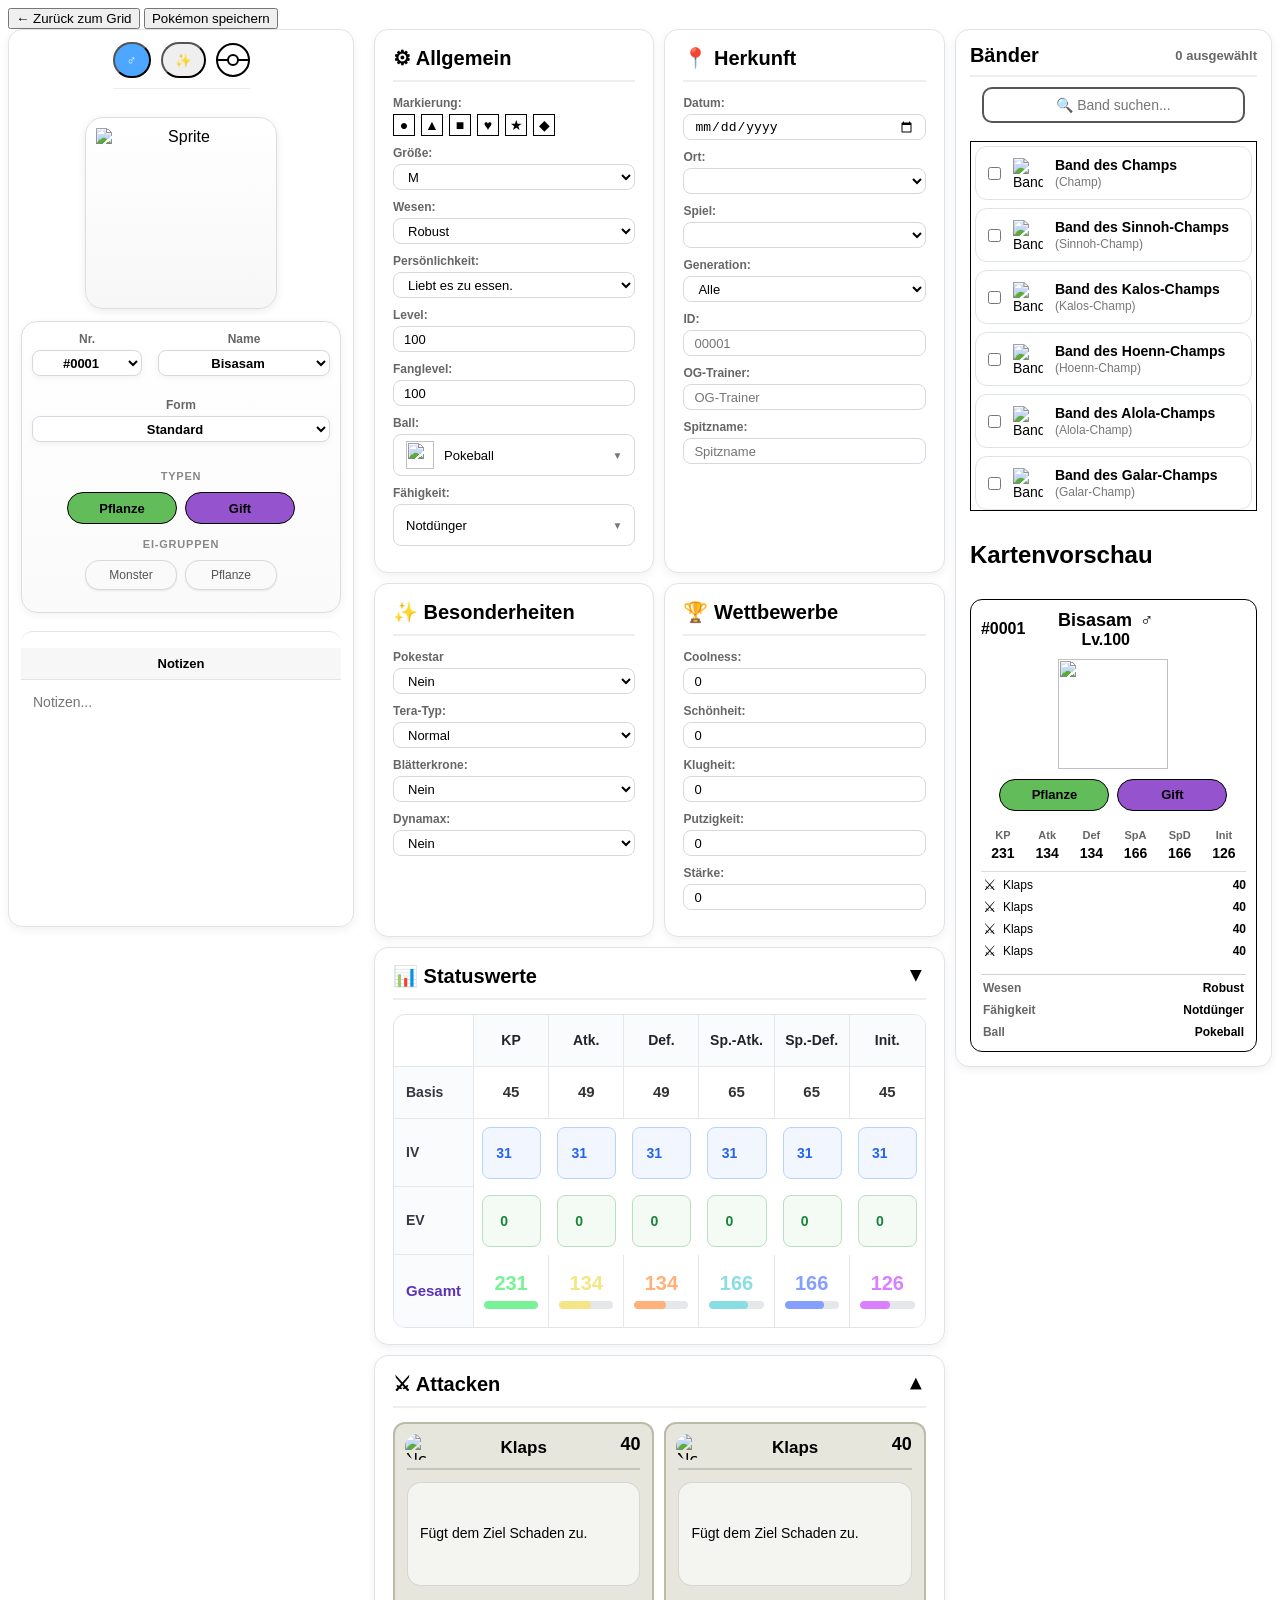
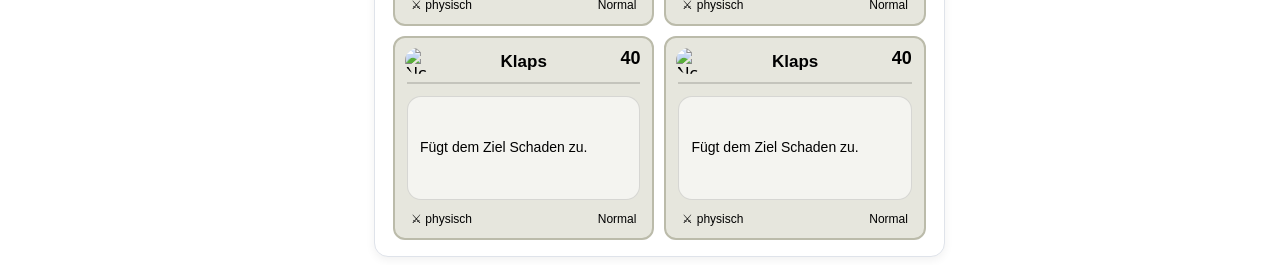
==== Pokemon_rm_karteneditor.html @ 08d3e7dc "Add files via upload" ====
<!DOCTYPE html>
<html lang="de">
<head>

	<link rel="stylesheet" href="style_editor.css">
	<link rel="stylesheet" href="types.css">

	<meta charset="UTF-8">
	<title>Pokémon Tabelle</title>

</head>

<body>

	<button onclick="window.location.href='index.html'">← Zurück zum Grid</button>
	
	<button onclick="savePokemon()">Pokémon speichern</button>

	<div class="wrapper">

			<!-- Linke Seite, Feste Stats -->
			<div class="pokemon-panel">
			
					<div class="sprite-wrapper">

						<div class="sprite-controls">

							<div id="genderContainer"></div>

							<button id="shinyBtn" class="toggle-btn">✨</button>
							
							<button id="caughtBtn" class="toggle-btn compact-caught-btn">

								<span class="pokeball">
									<span class="pokeball-center"></span>
								</span>

							</button>

						</div>

						<div class="sprite-frame">

							<img id="spriteImg" src="" alt="Sprite">
							
						</div>
						
						<!-- Choose Form -->
						
						<div class="pokemon-profile">

							<div class="pokemon-select-grid">

								<div class="field">

									<label>Nr.</label>

									<select id="nummerSelect"
											class="number-select">
									</select>

								</div>

								<div class="field">

									<label>Name</label>

									<select id="nameSelect"
											class="name-select">
									</select>

								</div>

								<div class="field field-full">

									<label>Form</label>

									<select id="form"
											class="form-select">
									</select>

								</div>

							</div>

							<div class="profile-section">

								<div class="profile-title">
									Typen
								</div>

								<div class="type-container">
									<div id="typ1" class="type-slot"></div>
									<div id="typ2" class="type-slot"></div>
								</div>

							</div>

							<div class="profile-section">

								<div class="profile-title">
									Ei-Gruppen
								</div>

								<div class="egg-container">
									<div id="egg1" class="egg-chip"></div>
									<div id="egg2" class="egg-chip"></div>
								</div>

							</div>

						</div>

						<!-- Notizen -->

						<div class="notes-card">

							<div class="notes-header">
								Notizen
							</div>

							<textarea
								class="notes-area"
								placeholder="Notizen..."
							></textarea>

						</div>

					</div>
			</div>

		<!-- Mittlere Seite -->
		
		<div class="editor-panel">
			<section class="editor-group">
				<h2>⚙ Allgemein</h2>

				<div class="field">
					<label>Markierung:</label>
					<div id="markContainer" class="mark-row"></div>
				</div>
				
				<div class="field">
					<label>Größe:</label>
					<select id="height"></select>
				</div>
				
				<div class="field">
					<label>Wesen:</label>
					<select id="wesen"></select>
				</div>
				
				<div class="field">
					<label>Persönlichkeit:</label>
					<select id="personality"></select>
				</div>
				
				<div class="field">
					<label>Level:</label>
					<input
						id="levelInput"
						type="number"
						class="level-input"
						min="1"
						max="100"
						value="100"
					>
				</div>
				
				<div class="field">
					<label>Fanglevel:</label>
					<input
						id="catchlevelInput"
						type="number"
						class="level-input"
						min="1"
						max="100"
						value="100"
					>
				</div>
				
				<div class="field">
					<label>Ball:</label>

					<div class="pokeball-dropdown" id="pokeballDropdown">

						<button
							type="button"
							class="pokeball-selected"
							id="pokeballSelected"
						>
							<img
								id="pokeballSelectedImage"
								src="https://raw.githubusercontent.com/PokeAPI/sprites/master/sprites/items/poke-ball.png"
								alt=""
							>
							<span id="pokeballSelectedName">Pokeball</span>
							<span class="pokeball-arrow">▼</span>
						</button>

						<div
							class="pokeball-options"
							id="pokeballOptions"
						></div>

					</div>

					<!-- Bestehendes Feld bleibt für die Speicherung erhalten -->
					<select id="pokeball" hidden></select>
				</div>
				
				<div class="field">
					<label>Fähigkeit:</label>

					<div class="ability-dropdown" id="abilityDropdown">

						<button
							type="button"
							class="ability-selected"
							id="abilitySelected"
						>
							<span id="abilitySelectedName">
								Fähigkeit auswählen
							</span>

							<span class="ability-arrow">▼</span>
						</button>

						<div
							class="ability-options"
							id="abilityOptions"
						></div>

					</div>

					<!-- Unsichtbares Select für bestehende Speicher-/Edit-Logik -->
					<select id="ability" hidden></select>

				</div>
				
			</section>
			
			<section class="editor-group">

				<h2>📍 Herkunft</h2>
				
				<div class="field">
					<label>Datum:</label>
					<input type="date" id="date">
				</div>
				<div class="field">
					<label>Ort:</label>
					<select id="location"></select>
				</div>
				
				<div class="field">
					<label>Spiel:</label>
					<select id="game"></select>
				</div>
				<div class="field">
					<label>Generation:</label>
					<select id="generation">
						<option value="">Alle</option>
						<option>1</option>
						<option>2</option>
						<option>3</option>
						<option>4</option>
						<option>5</option>
						<option>6</option>
						<option>7</option>
						<option>8</option>
						<option>9</option>
					</select>
				</div>
				
				<div class="field">
					<label>ID:</label>
					<input
						type="text"
						id="trainerID"
						maxlength="6"
						pattern="[0-9]{5,6}"
						placeholder="00001"
					>
				</div>
				<div class="field">
					<label>OG-Trainer:</label>
					<input
					type="text"
					id="trainer"
					maxlength="12"
					placeholder="OG-Trainer"
					>
				</div>
				
				<div class="field">
					<label>Spitzname:</label>
					<input
					type="text"
					id="nickname"
					maxlength="12"
					placeholder="Spitzname"
					>
				</div>
			</section>
			
			<section class="editor-group">

				<h2>✨ Besonderheiten</h2>

				<div class="field">
					 <label>Pokestar</label>
						<select id="pokestar">
							<option value="Nein" selected>Nein</option>
							<option value="Ja">Ja</option>
						</select>
				</div>

				<div class="field">
					<label>Tera-Typ:</label>
					<select id="teratype">
						<option>Normal</option>
						<option>Feuer</option>
						<option>Wasser</option>
						<option>Pflanze</option>
						<option>Elektro</option>
						<option>Eis</option>
						<option>Kampf</option>
						<option>Gift</option>
						<option>Boden</option>
						<option>Flug</option>
						<option>Psycho</option>
						<option>Käfer</option>
						<option>Gestein</option>
						<option>Geist</option>
						<option>Drache</option>
						<option>Unlicht</option>
						<option>Stahl</option>
						<option>Fee</option>
						<option>Stellar</option>
					</select>
				</div>
				
				<div class="field">
					<label>Blätterkrone:</label>
					<select id="shinycrown">
						<option>Nein</option>
						<option>Ja</option>
					</select>
				</div>

				<div class="field">
					<label>Dynamax:</label>
						<select id="dynamax">
							<option>Nein</option>
							<option>Dynamax</option>
							<option>Gigadynamax</option>
						</select>
				</div>
				
			</section>
			
			<section class="editor-group">

				<h2>🏆 Wettbewerbe</h2>
				
				
				<div class="field">
					<label>Coolness:</label>
					<input id="cool" type="number" class="coolness-input" min="0" max="255" value="0">
				</div>

				<div class="field">
					<label>Schönheit:</label>
					<input id="beauty" type="number" class="schönheit-input" min="0" max="255" value="0">
				</div>

				<div class="field">
					<label>Klugheit:</label>
					<input id="smart" type="number" class="klugheit-input" min="0" max="255" value="0">
				</div>

				<div class="field">
					<label>Putzigkeit:</label>
					<input id="cute" type="number" class="putzigkeit-input" min="0" max="255" value="0">
				</div>

				<div class="field">
					<label>Stärke:</label>
					<input id="tough" type="number" class="stärke-input" min="0" max="255" value="0">
				</div>
				
			</section>

			<section class="editor-group stats">

				<h2 class="group-toggle">
					<span>📊 Statuswerte</span>
					<span class="toggle-arrow">▲</span>
				</h2>

				<div class="group-content">

					<div class="stats-grid">

						<!-- Kopfzeile -->
						<div class="cell stats-empty"></div>

						<div class="cell stats-header">KP</div>
						<div class="cell stats-header">Atk.</div>
						<div class="cell stats-header">Def.</div>
						<div class="cell stats-header">Sp.-Atk.</div>
						<div class="cell stats-header">Sp.-Def.</div>
						<div class="cell stats-header">Init.</div>


						<!-- Basis -->
						<div class="cell stats-label">Basis</div>

						<div class="cell stat-base" id="hpbase">107</div>
						<div class="cell stat-base" id="atkbase">139</div>
						<div class="cell stat-base" id="defbase">139</div>
						<div class="cell stat-base" id="spatkbase">53</div>
						<div class="cell stat-base" id="spdefbase">53</div>
						<div class="cell stat-base" id="initbase">139</div>


						<!-- IV -->
						<div class="cell stats-label">IV</div>

						<input
							class="cell iv-input"
							type="number"
							min="0"
							max="31"
							value="31"
						>

						<input
							class="cell iv-input"
							type="number"
							min="0"
							max="31"
							value="31"
						>

						<input
							class="cell iv-input"
							type="number"
							min="0"
							max="31"
							value="31"
						>

						<input
							class="cell iv-input"
							type="number"
							min="0"
							max="31"
							value="31"
						>

						<input
							class="cell iv-input"
							type="number"
							min="0"
							max="31"
							value="31"
						>

						<input
							class="cell iv-input"
							type="number"
							min="0"
							max="31"
							value="31"
						>


						<!-- EV -->
						<div class="cell stats-label">EV</div>

						<input
							class="cell ev-input"
							type="number"
							min="0"
							max="252"
							value="0"
						>

						<input
							class="cell ev-input"
							type="number"
							min="0"
							max="252"
							value="0"
						>

						<input
							class="cell ev-input"
							type="number"
							min="0"
							max="252"
							value="0"
						>

						<input
							class="cell ev-input"
							type="number"
							min="0"
							max="252"
							value="0"
						>

						<input
							class="cell ev-input"
							type="number"
							min="0"
							max="252"
							value="0"
						>

						<input
							class="cell ev-input"
							type="number"
							min="0"
							max="252"
							value="0"
						>


						<!-- Gesamt -->
						<div class="cell stats-label total-label">Gesamt</div>

						<div class="cell total-cell stat-hp" id="total-hp">
							<span class="total-value">0</span>
							<div class="stat-bar">
								<div class="stat-bar-fill"></div>
							</div>
						</div>

						<div class="cell total-cell stat-atk" id="total-atk">
							<span class="total-value">0</span>
							<div class="stat-bar">
								<div class="stat-bar-fill"></div>
							</div>
						</div>

						<div class="cell total-cell stat-def" id="total-def">
							<span class="total-value">0</span>
							<div class="stat-bar">
								<div class="stat-bar-fill"></div>
							</div>
						</div>

						<div class="cell total-cell stat-spatk" id="total-spatk">
							<span class="total-value">0</span>
							<div class="stat-bar">
								<div class="stat-bar-fill"></div>
							</div>
						</div>

						<div class="cell total-cell stat-spdef" id="total-spdef">
							<span class="total-value">0</span>
							<div class="stat-bar">
								<div class="stat-bar-fill"></div>
							</div>
						</div>

						<div class="cell total-cell stat-init" id="total-init">
							<span class="total-value">0</span>
							<div class="stat-bar">
								<div class="stat-bar-fill"></div>
							</div>
						</div>

					</div>
				
				</div>
				
			</section>

			<section class="editor-group attacks">

				<h2 class="group-toggle">
					<span>⚔ Attacken</span>
					<span class="toggle-arrow">▼</span>
				</h2>
				
				<div class="group-content">
				
					<div class="attack-grid">
						<div class="attack-slot"></div>
						<div class="attack-slot"></div>
						<div class="attack-slot"></div>
						<div class="attack-slot"></div>
					</div>
					
				</div>
				
			</section>
			
		</div>
		
		<!-- Rechte Seite -->
		<div class="ribbon-panel">
			<div class="ribbon-header">

				<div class="ribbon-title">
					Bänder
				</div>

				<div id="bandCounter" class="ribbon-counter">
					0 / 0
				</div>

			</div>
			
			<input
				id="ribbonSearch"
				class="search-input"
				type="text"
				placeholder="🔍 Band suchen..."
			>

			<div id="bandContainer" class="band-container"></div>
				
				<h2>Kartenvorschau</h2>
				<div id="previewCard"></div>

		</div>

	</div>
	
	<script src="pokemon-data.js"></script>
	<script src="game-data.js"></script>
	<script src="attack-data.js"></script>
	<script src="ribbon-data.js"></script>
	<script src="ability-data.js"></script>
	<script src="editor-data.js"></script>
	<script src="cardRenderer.js"></script>
	
	<script src="pokemon-transfer-data.js"></script>

	<script>
	
	// =========================
	// START SCRIPTE
	// =========================
	
		const UI = {

			setStats(formData) {
				DOM.hp.textContent = formData.stats.kp;
				DOM.atk.textContent = formData.stats.angriff;
				DOM.def.textContent = formData.stats.verteidigung;
				DOM.spatk.textContent = formData.stats.spezialAngriff;
				DOM.spdef.textContent = formData.stats.spezialVerteidigung;
				DOM.init.textContent = formData.stats.initiative;
			},

			setTypes(formData) {
				DOM.typ1.textContent = formData.typen[0] || "";
				DOM.typ2.textContent = formData.typen[1] || "";
			},

			setEggGroups(formData) {

				DOM.ei1.textContent = formData.eiergruppen[0] || "";
				DOM.ei2.textContent = formData.eiergruppen[1] || "";

				DOM.ei1.style.display =
					formData.eiergruppen[0] ? "flex" : "none";

				DOM.ei2.style.display =
					formData.eiergruppen[1] ? "flex" : "none";

			},

			setSprite(pokemon, formName) {
				setSpriteWithFallback(pokemon, formName);
			},

			setAbilities(formData) {

				const key = getAbilitiesKey(formData);

				if (uiCache.abilitiesKey === key) return;
				uiCache.abilitiesKey = key;


				const abilitySelect = DOM.ability;

				const dropdown =
					document.getElementById("abilityDropdown");

				const selected =
					document.getElementById("abilitySelected");

				const selectedName =
					document.getElementById("abilitySelectedName");

				const optionsContainer =
					document.getElementById("abilityOptions");


				if (
					!abilitySelect ||
					!dropdown ||
					!selected ||
					!selectedName ||
					!optionsContainer
				) {
					return;
				}


				// =========================
				// Fähigkeiten ermitteln
				// =========================

				abilitySelect.innerHTML = "";
				optionsContainer.innerHTML = "";

				if (!formData) {

					selectedName.textContent =
						"Fähigkeit auswählen";

					return;
				}


				let abilities = [];


				if (Array.isArray(formData.faehigkeiten)) {

					abilities = formData.faehigkeiten;

				} else {

					if (formData.faehigkeiten?.normal) {
						abilities.push(
							...formData.faehigkeiten.normal
						);
					}

					if (formData.faehigkeiten?.hidden) {
						abilities.push(
							formData.faehigkeiten.hidden
						);
					}

					if (formData.faehigkeiten?.versteckt) {
						abilities.push(
							formData.faehigkeiten.versteckt
						);
					}

				}


				// Doppelte Einträge entfernen
				abilities = [
					...new Set(
						abilities.filter(Boolean)
					)
				];


				// =========================
				// Verstecktes Select
				// =========================

				abilities.forEach(ability => {

					const option =
						document.createElement("option");

					option.value = ability;
					option.textContent = ability;

					abilitySelect.appendChild(option);

				});


				// =========================
				// Sichtbares Dropdown
				// =========================

				abilities.forEach(ability => {

					const option =
						document.createElement("button");

					option.type = "button";

					option.className =
						"ability-option";

					option.dataset.value =
						ability;


					const description =
						abilityDescriptions[ability] || "";


					option.innerHTML = `

						<div class="ability-option-name">
							${ability}
						</div>

						${
							description
								? `
									<div class="ability-option-description">
										${description}
									</div>
								`
								: ""
						}

					`;

					optionsContainer.appendChild(option);

				});
				
				optionsContainer.onclick = event => {

					const option =
						event.target.closest(".ability-option");

					if (!option) return;

					event.stopPropagation();

					const ability =
						option.dataset.value;

					abilitySelect.value = ability;

					selectedName.textContent =
						ability;

					updateAbilityDropdown();

					dropdown.classList.remove("open");

					requestPreviewUpdate();

				};


				// Aktuellen Wert anzeigen
				updateAbilityDropdown();


				// =========================
				// Öffnen / Schließen
				// =========================

				selected.onclick = event => {

					event.stopPropagation();

					dropdown.classList.toggle("open");

				};


				// =========================
				// Klick außerhalb
				// =========================

				if (!dropdown.dataset.listenerAttached) {

					document.addEventListener("click", event => {

						if (!dropdown.contains(event.target)) {

							dropdown.classList.remove("open");

						}

					});

					dropdown.dataset.listenerAttached = "true";

				}

			},

			setGender(formData) {
				const key = getGenderKey(formData);

				if (uiCache.genderKey === key) return;
				uiCache.genderKey = key;

				const select = DOM.geschlecht;
				select.innerHTML = "";

				if (!formData) return;

				const g = formData.geschlecht;

				if (Array.isArray(g)) {
					g.forEach(val => {
						const opt = document.createElement("option");
						opt.value = val;
						opt.textContent = val;
						select.appendChild(opt);
					});

				} else if (g === null) {
					const opt = document.createElement("option");
					opt.value = "Geschlechtslos";
					opt.textContent = "Geschlechtslos";
					select.appendChild(opt);

				} else {
					Object.keys(g).forEach(val => {
						const opt = document.createElement("option");
						opt.value = val;
						opt.textContent = val;
						select.appendChild(opt);
					});
				}
			}
		};

		const uiCache = {
			pokemonIndex: null,
			formName: null,
			abilitiesKey: null,
			genderKey: null
		};

		const state = {
			pokemonIndex: 0,
			formName: null
		};

		function setState(newState) {
			Object.assign(state, newState);
		}

	</script>

	<script>
		function render() {

			const pokemon = getCurrentBasePokemon();

			if (!pokemon) return;

			const formName =
				state.formName ||
				Object.keys(pokemon.forms)[0];

			const formData = pokemon.forms[formName];
			if (!formData) return;
			
			setType("typ1", formData.typen?.[0]);
			setType("typ2", formData.typen?.[1]);

			// SPRITE + BASIC UPDATE nur bei Pokémonwechsel
		if (
			uiCache.pokemonIndex !== state.pokemonIndex ||
			uiCache.formName !== formName
		) {

			updateForms(pokemon);

			nummerSelect.value = pokemon.nummer;
			nameSelect.value = pokemon.nummer;

			uiCache.pokemonIndex = state.pokemonIndex;
		}

			// FORM synchronisieren
			if (uiCache.formName !== formName) {
				DOM.form.value = formName;
				uiCache.formName = formName;
			}

			// =========================
			// FORM-ABHÄNGIGE UI
			// =========================

			UI.setTypes(formData);
			UI.setEggGroups(formData);
			UI.setStats(formData);
			UI.setAbilities(formData);
			UI.setSprite(pokemon, formName);

			renderGenderButtons(formData);

			calculateTotalStats();
			requestPreviewUpdate();
		}



		function getAbilitiesKey(formData) {
			if (!formData) return "";

			if (Array.isArray(formData.faehigkeiten)) {
				return formData.faehigkeiten.join("|");
			}

			return [
				...(formData.faehigkeiten?.normal || []),
				formData.faehigkeiten?.hidden || "",
				formData.faehigkeiten?.versteckt || ""
			].join("|");
		}

		function getGenderKey(formData) {
			if (!formData?.geschlecht) return "none";

			if (Array.isArray(formData.geschlecht)) {
				return "arr:" + formData.geschlecht.join("|");
			}

			return "obj:" + Object.keys(formData.geschlecht).join("|");
		}

	</script>

	<script>

		const DOM = {
			// === Stats ===
			hp: document.getElementById("hpbase"),
			atk: document.getElementById("atkbase"),
			def: document.getElementById("defbase"),
			spatk: document.getElementById("spatkbase"),
			spdef: document.getElementById("spdefbase"),
			init: document.getElementById("initbase"),

			totalHp: document.getElementById("total-hp"),
			totalAtk: document.getElementById("total-atk"),
			totalDef: document.getElementById("total-def"),
			totalSpatk: document.getElementById("total-spatk"),
			totalSpdef: document.getElementById("total-spdef"),
			totalInit: document.getElementById("total-init"),

			// === Hauptanzeige ===
			sprite: document.getElementById("spriteImg"),
			form: document.getElementById("form"),

			// === Pokémon Auswahl ===
			nummerSelect: document.getElementById("nummerSelect"),
			nameSelect: document.getElementById("nameSelect"),

			// === Basisdaten ===
			typ1: document.getElementById("typ1"),
			typ2: document.getElementById("typ2"),
			ei1: document.getElementById("egg1"),
			ei2: document.getElementById("egg2"),

			trainer: document.getElementById("trainer"),
			nickname: document.getElementById("nickname"),

			// === UI Container ===
			bandContainer: document.getElementById("bandContainer"),
			markContainer: document.getElementById("markContainer"),

			// === Inputs ===
			trainerID: document.getElementById("trainerID"),
			level: document.getElementById("levelInput"),
			catchlevel: document.getElementById("catchlevelInput"),
			height: document.getElementById("height"),
			wesen: document.getElementById("wesen"),
			teratype: document.getElementById("teratype"),
			dynamax: document.getElementById("dynamax"),
			pokestar: document.getElementById("pokestar"),
			shinycrown: document.getElementById("shinycrown"),
			location: document.getElementById("location"),
			game: document.getElementById("game"),
			generation: document.getElementById("generation"),

			genderContainer: document.getElementById("genderContainer"),

			personality: document.getElementById("personality"),
			pokeball: document.getElementById("pokeball"),
			ability: document.getElementById("ability"),

			cool: document.getElementById("cool"),
			beauty: document.getElementById("beauty"),
			smart: document.getElementById("smart"),
			cute: document.getElementById("cute"),
			tough: document.getElementById("tough"),
			
			// === Other things ===
			date: document.getElementById("date"),
			notes: document.querySelector(".notes-area"),

			shinyBtn: document.getElementById("shinyBtn"),
			caughtBtn: document.getElementById("caughtBtn"),

			preview: document.getElementById("previewCard"),

			ribbonSearch: document.getElementById("ribbonSearch")
		};

		const nameSelect = DOM.nameSelect;

		let currentGender = "Männlich";
		let isShiny = false;
		let isCaught = false;
		
		let isUpdating = false;
		let editingPokemon = null;

		/*
		==================================================
		Dropdowns erzeugen
		==================================================
		*/

		pokemonListe.forEach((pokemon) => {

			const nummerOption = document.createElement("option");

			nummerOption.value = pokemon.nummer;

			nummerOption.textContent =
				"#" + String(pokemon.nummer).padStart(4, "0");

			nummerSelect.appendChild(nummerOption);


			const nameOption = document.createElement("option");

			nameOption.value = pokemon.nummer;
			nameOption.textContent = pokemon.name;

			nameSelect.appendChild(nameOption);

		});
		
		function populateEditorDropdown(select, values) {

			select.innerHTML = "";

			values.forEach(value => {

				const option = document.createElement("option");

				option.value = value;
				option.textContent = value;

				select.appendChild(option);

			});

		}

		populateEditorDropdown(DOM.wesen, editorData.nature);
		populateEditorDropdown(DOM.personality, editorData.personality);
		populateEditorDropdown(DOM.height, editorData.height);
		DOM.height.value = "M";
		populateEditorDropdown(DOM.teratype, editorData.teraTypes);
		

		/*
		==================================================
		Hilfsfunktionen
		==================================================
		*/

		function getCurrentFormData() {

			const pokemon = getCurrentBasePokemon();

			if (!pokemon) return null;

			const formName =
				DOM.form.value ||
				state.formName ||
				Object.keys(pokemon.forms)[0];

			return pokemon.forms[formName];

		}
		
		function getCurrentBasePokemon() {

			return pokemonListe.find(
				p => p.nummer === state.pokemonIndex
			) || null;

		}

		function updateForms(pokemon) {

			const formSelect = DOM.form
			formSelect.innerHTML = "";

			Object.entries(pokemon.forms).forEach(([key, form]) => {

				const opt = document.createElement("option");

				opt.value = key;

				opt.textContent = form.displayName ?? form.displayname ?? key;

				formSelect.appendChild(opt);
			});
		}

		/*
		==================================================
		Pokémon aktualisieren
		==================================================
		*/

		function updatePokemon(nummer, forceForm = null) {

			if (isUpdating) return;
			isUpdating = true;

			try {
				setState({
					pokemonIndex: Number(nummer),
					formName: forceForm
				});

				uiCache.pokemonIndex = null;
				uiCache.formName = null;

				render();

			} finally {
				isUpdating = false;
			}
		}

		/*
		==================================================
		Dropdown Events
		==================================================
		*/

		DOM.nummerSelect.addEventListener("change", e => {
			if (isUpdating) return;
			updatePokemon(e.target.value);
		});

		DOM.nameSelect.addEventListener("change", e => {
			if (isUpdating) return;
			updatePokemon(e.target.value);
		});

		/*
		==================================================
		Initiales Pokémon
		==================================================
		*/

		window.addEventListener("DOMContentLoaded", () => {

			renderBaender();
			renderMarkierungen();
			renderAttacken();

			initPage();
			initPokeballDropdown();
			
			initPreview();
			requestPreviewUpdate();
			
		});

	</script>

	<script>

		const trainerID = DOM.trainerID;

		trainerID.addEventListener("input", () => {

		// Alles außer Zahlen entfernen
		trainerID.value = trainerID.value.replace(/\D/g, "");

			// Maximal 6 Stellen
			if (trainerID.value.length > 6) 
			{ trainerID.value = trainerID.value.slice(0, 6); }
		});

	</script>

	<script>
		// =========================
		// Bänder filtern
		// =========================

		function filterRibbons() {

			const search = document
				.getElementById("ribbonSearch")
				.value
				.toLowerCase();

			document.querySelectorAll(".band-item").forEach(item => {

				const text = item.textContent.toLowerCase();

				item.style.display =
					text.includes(search)
						? ""
						: "none";
			});
		}

		document
			.getElementById("ribbonSearch")
			.addEventListener("input", filterRibbons);

		// =========================
		// Band-Zähler
		// =========================

		function updateBandCounter() {

			const checked = document.querySelectorAll(
				".band-item input[type='checkbox']:checked"
			).length;

			document.getElementById("bandCounter").textContent =
				`${checked} ausgewählt`;

		}


		// =========================
		// Bänder laden
		// =========================

		function renderBaender(savedBands = null) {

			DOM.bandContainer.innerHTML = "";

			const active = new Set(savedBands || []);

			const currentGeneration =
				DOM.generation.value
					? Number(DOM.generation.value)
					: null;

			const availableBands = baender.filter(band => {

				const rule = BAND_RULES[band.name];

				// Keine Regel = Band bleibt immer verfügbar
				if (!rule) return true;

				return rule(currentGeneration);
			});

			availableBands.forEach(band => {

				const row = document.createElement("div");
				row.className = "band-item";

				const checkbox = document.createElement("input");
				checkbox.type = "checkbox";
				checkbox.dataset.band = band.name;
				checkbox.checked = active.has(band.name);

				checkbox.addEventListener("change", () => {

					updateBandCounter();
					requestPreviewUpdate();

				});

				const img = document.createElement("img");
				img.className = "band-img";
				img.src =
					`https://raw.githubusercontent.com/kwsch/PKHeX/master/PKHeX.Drawing.Misc/Resources/img/ribbons/${band.image}.png`;
				img.alt = band.name;

				const text = document.createElement("div");
				text.className = "band-text";

				const name = document.createElement("div");
				name.className = "band-name";
				name.textContent = band.name;

				const title = document.createElement("div");
				title.className = "band-title";
				title.textContent =
					band.title ? `(${band.title})` : "";

				text.appendChild(name);
				text.appendChild(title);

				row.appendChild(checkbox);
				row.appendChild(img);
				row.appendChild(text);

				DOM.bandContainer.appendChild(row);
			});

			updateBandCounter();
		}
		
		DOM.generation.addEventListener("change", () => {
			renderBaender();
			requestPreviewUpdate();
		});

		renderBaender();
	
	</script>
	
	<!-- Card Preview -->
	<script>
	function createPokemonData() {

		const pokemon = pokemonListe.find(p => p.nummer === Number(DOM.nummerSelect.value));
		
		if (!pokemon) return null;

		return {

			id: editingPokemon?.id ?? crypto.randomUUID(),

			nummer: pokemon.nummer,

			name: DOM.nameSelect.options[DOM.nameSelect.selectedIndex].text,

			spriteId: pokemon.forms[DOM.form.value]?.spriteId ?? pokemon.forms.Standard?.spriteId ?? null,
			
			pokemonId: pokemon.forms[DOM.form.value].id,

			typ1: DOM.typ1.textContent,
			typ2: DOM.typ2.textContent,

			shiny: isShiny,
			geschlecht: currentGender,

			trainer: DOM.trainer.value,

			level: Number(DOM.level.value),

			wesen: DOM.wesen.value,

			faehigkeit: DOM.ability.value,

			ball: DOM.pokeball.value,

			stats: {

				hp: Number(DOM.totalHp.textContent),
				atk: Number(DOM.totalAtk.textContent),
				def: Number(DOM.totalDef.textContent),
				spatk: Number(DOM.totalSpatk.textContent),
				spdef: Number(DOM.totalSpdef.textContent),
				init: Number(DOM.totalInit.textContent)

			},

			attacken: getSelectedAttacks(),

			bands: Array.from(
				document.querySelectorAll("#bandContainer input[type='checkbox']")
			).map(cb => ({
				name: cb.dataset.band,
				active: cb.checked
			})),

			favorit: editingPokemon?.favorit ?? false

		};

	}

	function getCurrentPokemon() {
		return createPokemonData();
	}
	
	let previewUpdatePending = false;

	function updatePreview() {

		const preview = DOM.preview;

		preview.replaceChildren(
			createDetailCard(getCurrentPokemon(), false)
		);

	}

	function requestPreviewUpdate() {

		if (previewUpdatePending) return;

		previewUpdatePending = true;

		requestAnimationFrame(() => {

			previewUpdatePending = false;

			updatePreview();

		});

	}
	
	function initPreview() {

		document.addEventListener(
			"input",
			handlePreviewInput
		);

		document.addEventListener(
			"change",
			handlePreviewInput
		);

	}

	function handlePreviewInput(event) {

		if (
			event.target.matches(
				"input, select, textarea"
			)
		) {
			requestPreviewUpdate();
		}

	}
	
	</script>

	<script>

		// Symbole werden in der Tabelle verwaltet

		DOM.markContainer.innerHTML = "";

		function getNextColor(current) {

			const index =
				editorData.colors.indexOf(current);

			return editorData.colors[
				(index + 1) % editorData.colors.length
			];
		}

		function renderMarkierungen(savedMarks = null) {

			DOM.markContainer.innerHTML = "";

			editorData.symbols.forEach(symbol => {

				const el =
					document.createElement("div");

				el.className = "mark-icon";
				el.textContent = symbol;

				el.dataset.symbol = symbol;

				const savedMap = new Map(
					(savedMarks || []).map(
						mark => [mark.symbol, mark]
					)
				);
				
				const saved = savedMap.get(symbol);

				el.dataset.color =
					saved?.color || editorData.colors[0];

				el.style.color =
					el.dataset.color;

				el.addEventListener("click", () => {

					const nextColor =
						getNextColor(el.dataset.color);

					el.dataset.color =
						nextColor;

					el.style.color =
						nextColor;
				});

				DOM.markContainer.appendChild(el);

			});
		}

	</script>

	<script>
	
		// ======================================================
		// Sprite mit Fallback setzen
		// ======================================================

		function setSpriteWithFallback(
			pokemon,
			formName = "Standard"
		) {

			if (!pokemon) return;

			const form =
				pokemon.forms?.[formName] ??
				pokemon.forms?.Standard;

			const nummer =
				form?.spriteId ??
				pokemon.nummer;

			const img = DOM.sprite;

			const shiny = isShiny;

			const female =
				currentGender === "Weiblich";

			const base =
				"https://raw.githubusercontent.com/PokeAPI/sprites/master/sprites/pokemon/";

			const normalUrl =
				shiny
				? `${base}shiny/${nummer}.png`
				: `${base}${nummer}.png`;

			const femaleUrl =
				shiny
				? `${base}shiny/female/${nummer}.png`
				: `${base}female/${nummer}.png`;

			img.src = normalUrl;

			if (female) {

				const testImg =
					new Image();

				testImg.onload = () => {
					img.src = femaleUrl;
				};

				testImg.onerror = () => {
					img.src = normalUrl;
				};

				testImg.src = femaleUrl;
			}
		}

		// ======================================================
		// Sprite aktualisieren
		// ======================================================

		function updateCurrentPokemonSprite() {

			const pokemon = getCurrentBasePokemon();

			if (!pokemon) return;

			const formName =
				DOM.form.value ||
				state.formName ||
				Object.keys(pokemon.forms)[0];

			setSpriteWithFallback(
				pokemon,
				formName
			);
		}

		// ======================================================
		// Event Listener
		// ======================================================

	</script>

	<script>
		// Werte Speichern
		function getValue(id) {
			const el = document.getElementById(id);
			return el ? el.value : "";
		}

		function getNumber(id) {
			return Number(getValue(id)) || 0;
		}

		function savePokemon() {

			let storage = JSON.parse(localStorage.getItem("customPokemon")) || [];

			const trainer = DOM.trainer.value.trim();

			// ALTES POKÉMON (falls Edit-Modus)
			const old = editingPokemon || {};
			
			const selectedPokemon = pokemonListe.find(
				p => p.nummer === Number(nummerSelect.value)
			);
			
			if (!selectedPokemon) return;

			const pokemon = {
				...old, // ALLE ALTEN WERTE BEHALTEN

				id: old.id || crypto.randomUUID(),
				
				renderVersion: (old.renderVersion || 0) + 1,

				nummer: selectedPokemon.nummer,
				name: nameSelect.selectedOptions[0].text,

				spriteId: selectedPokemon.forms[DOM.form.value]?.spriteId 
					?? selectedPokemon.forms.Standard?.spriteId 
					?? null,
					
				pokemonId: selectedPokemon.forms[DOM.form.value]?.id ?? null,

				groesse: getValue("height"),

				wesen: getValue("wesen"),
				teraTyp: getValue("teratype"),
				dynamax: getValue("dynamax"),
				pokestar: getValue("pokestar"),
				geschlecht: currentGender,
				blaetterkrone: getValue("shinycrown"),

				datum: getValue("date"),
				location: getValue("location"),
				game: getValue("game"),
				generation: getNumber("generation"),

				trainerID: getValue("trainerID"),
				ogTrainer: trainer || "—",
				spitzname: getValue("nickname"),

				eiGruppe1: DOM.ei1,
				eiGruppe2: DOM.ei2,
				
				notizen: DOM.notes.value,

				typ1: document.getElementById("typ1").textContent,
				typ2: document.getElementById("typ2").textContent,

				persoenlichkeit: getValue("personality"),

				shiny: isShiny,
				gefangen: isCaught,

				ball: getValue("pokeball"),
				faehigkeit: getValue("ability"),
				form: getValue("form"),

				coolness: getNumber("cool"),
				schoenheit: getNumber("beauty"),
				klugheit: getNumber("smart"),
				putzigkeit: getNumber("cute"),
				staerke: getNumber("tough"),

				ivs: Array.from(document.querySelectorAll(".iv-input"))
					.map(i => Number(i.value)),

				evs: Array.from(document.querySelectorAll(".ev-input"))
					.map(i => Number(i.value)),

				stats: {
					hp: Number(DOM.totalHp.textContent),
					atk: Number(DOM.totalAtk.textContent),
					def: Number(DOM.totalDef.textContent),
					spatk: Number(DOM.totalSpatk.textContent),
					spdef: Number(DOM.totalSpdef.textContent),
					init: Number(DOM.totalInit.textContent)
				},

				attacken: getSelectedAttacks(),

				// Bänder bleiben erhalten (wenn vorhanden)
				bands: Array.from(
					document.querySelectorAll("#bandContainer input[type='checkbox']")
				).map(cb => ({
					name: cb.dataset.band,
					active: cb.checked
				})),

				// Markierungen bleiben erhalten
				marks: Array.from(document.querySelectorAll(".mark-icon"))
					.map(el => ({
						symbol: el.dataset.symbol,
						color: el.dataset.color
					})),

				level: getNumber("levelInput"),
				catchlevel: getNumber("catchlevelInput")
			};

			// Update oder Insert
			const index = storage.findIndex(x => x.id === pokemon.id);

			if (index >= 0) {
				storage[index] = pokemon; // überschreiben
			} else {
				storage.push(pokemon); // neu hinzufügen
			}

			localStorage.setItem("customPokemon", JSON.stringify(storage));

			if (typeof evaluateAchievements === "function") {
				evaluateAchievements();
			}
			
			localStorage.setItem("dirtyPokemonId", pokemon.id);
			
			/* save this to allow own sorting */
			customOrder:
				editingPokemon?.customOrder ??
				Date.now()

			window.location.href = "index.html";
			
		}
	</script>

	<script>
	
		// Pokemon laden
		function loadEditMode(editData) {

			editingPokemon = JSON.parse(editData);

			nummerSelect.classList.add("locked-select");
			nameSelect.classList.add("locked-select");


			const pokemon = pokemonListe.find(
				p => p.nummer === editingPokemon.nummer
			);

			if (!pokemon) return;

			updatePokemon(
				editingPokemon.nummer,
				editingPokemon.form
			);


			// Warten bis alle Dropdowns / DOM-Elemente erstellt wurden
			requestAnimationFrame(() => {

				// Alle normalen Felder laden
				applyEditModeData(editingPokemon);

				// Bänder laden
				renderBaender(
					editingPokemon.bands
						?.filter(b => b.active)
						.map(b => b.name)
				);

				// Markierungen laden
				renderMarkierungen(
					editingPokemon.marks
				);

				// Attacken nach dem Erstellen der Dropdowns laden
				if (editingPokemon.attacks) {

					setSelectedAttacks(
						editingPokemon.attacks
					);

				}

				calculateTotalStats();

				requestPreviewUpdate();

			});

			localStorage.removeItem("editPokemon");

		}

		function setContestValues(p) {
			if (!p) return;

			DOM.cool.value = p.coolness ?? 0;
			DOM.beauty.value = p.schoenheit ?? 0;
			DOM.smart.value = p.klugheit ?? 0;
			DOM.cute.value = p.putzigkeit ?? 0;
			DOM.tough.value = p.staerke ?? 0;
		}

		function applyEditModeData(pokemon) {

			// --- sichere Select Setter ---
			function setSelectValue(el, value) {
				if (!el) return;
				const exists = [...el.options].some(o => o.value === value);
				if (exists) el.value = value;
			}

			DOM.height.value = pokemon.groesse || "M";
			DOM.wesen.value = pokemon.wesen || "";
			DOM.pokestar.value = pokemon.pokestar || "";
			DOM.shinycrown.value = pokemon.blaetterkrone || "";
			
			restoreOriginData(pokemon);

			DOM.date.value = pokemon.datum || "";

			DOM.trainerID.value = pokemon.trainerID || "";
			DOM.trainer.value = pokemon.ogTrainer || "";
			DOM.nickname.value = pokemon.spitzname || "";

			DOM.notes.value = pokemon.notizen || "";

			document.getElementById("teratype").value =
				pokemon.teraTyp || "Normal";

			document.getElementById("dynamax").value =
				pokemon.dynamax || "Nein";

			setSelectValue(
				DOM.ability,
				pokemon.faehigkeit || ""
			);

			updateAbilityDropdown();

			document.getElementById("personality").value =
				pokemon.persoenlichkeit || "";

			// ===== Status =====

			currentGender = pokemon.geschlecht || "Männlich";
			isShiny = pokemon.shiny === true;
			isCaught = pokemon.gefangen === true;

			shinyBtn.classList.toggle("active", isShiny);

			renderGenderButtons(getCurrentFormData());
			updateCurrentPokemonSprite();

			updateCaughtButton();
			caughtBtn.classList.toggle("active", isCaught);

			// ===== Ball =====

			setSelectValue(DOM.pokeball, pokemon.ball);
			updatePokeballDropdown();

			// ===== Contest =====

			setContestValues(pokemon);
			
			// ===== Level =====

			DOM.level.value = pokemon.level || 100;
			DOM.catchlevel.value = pokemon.catchlevel || 100;

			// ===== IVs =====

			if (pokemon.ivs) {

				document.querySelectorAll(".iv-input").forEach((input, i) => {
					input.value = pokemon.ivs[i] ?? 0;
				});

			}

			// ===== EVs =====

			if (pokemon.evs) {

				document.querySelectorAll(".ev-input").forEach((input, i) => {
					input.value = pokemon.evs[i] ?? 0;
				});

			}

			// ===== Attacken =====

			if (pokemon.attacken) {

				setSelectedAttacks(
					pokemon.attacken
				);

			}

			// ===== Bänder =====

			const bandInputs = document.querySelectorAll(
				"#bandContainer input[type='checkbox']"
			);

			if (pokemon.bands && bandInputs.length) {

				bandInputs.forEach(cb => {

					const found = pokemon.bands.find(
						b => b.name === cb.dataset.band
					);

					cb.checked = found ? found.active : false;

				});

			}

			// ===== Marks =====

			const markEls = document.querySelectorAll(".mark-icon");

			if (pokemon.marks && markEls.length) {

				markEls.forEach(el => {

					const found = pokemon.marks.find(
						m => m.symbol === el.dataset.symbol
					);

					if (found) {

						el.dataset.color = found.color;
						el.style.color = found.color;

					}

				});

			}

			// ===== Sprite =====

			const basePokemon = getCurrentBasePokemon();

			if (basePokemon) {

				setSpriteWithFallback(
					basePokemon,
					pokemon.form || "Standard"
				);

			}

		}
		
	</script>

	<!-- Attacks -->
	<script>
		function renderAttacken() {
			document.querySelectorAll(".attack-slot").forEach(slot => {
				createAttackDropdown(slot);
			});
		}

		function getSelectedAttacks() {

			return Array.from(document.querySelectorAll(".attack-dropdown"))
				.map(w => w.dataset.value)
				.filter(Boolean);
		}

	</script>

	<script>
	function initPage() {

		const editData = localStorage.getItem("editPokemon");

		if (editData) {
			loadEditMode(editData);
		} else {
			updatePokemon(pokemonListe[0].nummer);
		}
	}
	</script>

	<script>
		function calculateTotalStats() {

			const base = [
				Number(DOM.hp.textContent) || 0,
				Number(DOM.atk.textContent) || 0,
				Number(DOM.def.textContent) || 0,
				Number(DOM.spatk.textContent) || 0,
				Number(DOM.spdef.textContent) || 0,
				Number(DOM.init.textContent) || 0
			];

			const ivs = Array.from(document.querySelectorAll(".iv-input"))
				.map(i => Number(i.value) || 0);

			const evs = Array.from(document.querySelectorAll(".ev-input"))
				.map(i => Number(i.value) || 0);

			// WICHTIG: immer aktuellen DOM Wert nehmen
			const level = Number(DOM.level?.value ?? 100) || 100;

			const nature = DOM.wesen?.value || "";

			const stats = [
				calcStat(base[0], ivs[0], evs[0], level, true),
				calcStat(base[1], ivs[1], evs[1], level) * getNatureModifier("atk", nature),
				calcStat(base[2], ivs[2], evs[2], level) * getNatureModifier("def", nature),
				calcStat(base[3], ivs[3], evs[3], level) * getNatureModifier("spatk", nature),
				calcStat(base[4], ivs[4], evs[4], level) * getNatureModifier("spdef", nature),
				calcStat(base[5], ivs[5], evs[5], level) * getNatureModifier("init", nature)
			];

			const pokemonNummer = Number(
				DOM.nummerSelect?.value ?? DOM.nummerSelect?.textContent
			);

			const finalStats = [

				pokemonNummer === 292
					? 1
					: Math.floor(stats[0]),

				Math.floor(stats[1]),

				Math.floor(stats[2]),

				Math.floor(stats[3]),

				Math.floor(stats[4]),

				Math.floor(stats[5])

			];


			// Höchsten der sechs Statuswerte bestimmen

			const maxStat = Math.max(...finalStats);


			// Werte + Balken aktualisieren

			const totalElements = [

				DOM.totalHp,
				DOM.totalAtk,
				DOM.totalDef,
				DOM.totalSpatk,
				DOM.totalSpdef,
				DOM.totalInit

			];


			totalElements.forEach((element, index) => {

				const value = finalStats[index];

				const valueElement =
					element.querySelector(".total-value");

				const bar =
					element.querySelector(".stat-bar-fill");


				// Zahl anzeigen

				valueElement.textContent = value;


				// Verhältnis zum höchsten Statuswert

				const percentage =
					maxStat > 0
						? (value / maxStat) * 100
						: 0;


				bar.style.width =
					`${percentage}%`;

			});
		}

		document.querySelectorAll(".iv-input, .ev-input").forEach(i =>
			i.addEventListener("input", () => {
				calculateTotalStats();
				requestPreviewUpdate();
			})
		);

		DOM.level.addEventListener("input", calculateTotalStats);
		DOM.wesen.addEventListener("change", calculateTotalStats);

		function getNatureModifier(statName, nature) {

			if (!nature) return 1;

			const modifier = editorData.natureModifiers[nature];

			if (!modifier) return 1;

			if (modifier.up === statName) return 1.1;
			if (modifier.down === statName) return 0.9;

			return 1;
		}
		
		function calcStat(base, iv, ev, level, isHP = false) {

			if (isHP) {
				return Math.floor(
					((2 * base + iv + Math.floor(ev / 4)) * level) / 100
				) + level + 10;
			}

			return Math.floor(
				(Math.floor(((2 * base + iv + Math.floor(ev / 4)) * level) / 100) + 5)
			);
		}

	</script>

	<script>
		function renderGenderButtons(formData) {

			const container = DOM.genderContainer;

			container.innerHTML = "";

			if (!formData?.geschlecht) return;

			const rawGenders =
				Array.isArray(formData.geschlecht)
				? formData.geschlecht
				: Object.keys(formData.geschlecht);

			const genders =
				rawGenders.filter(g =>
					g === "Männlich" ||
					g === "Weiblich"
				);

			// Keine echten Geschlechter vorhanden
			if (genders.length === 0) {

				currentGender = "Unbekannt";

				return;
			}

			// =========================
			// Nur ein Geschlecht
			// =========================

			if (genders.length === 1) {

				currentGender = genders[0];

				const btn = document.createElement("button");

				btn.className = "toggle-btn active";

				const female = currentGender === "Weiblich";

				btn.textContent = female ? "♀" : "♂";

				btn.classList.add(
					female ? "female" : "male"
				);

				container.appendChild(btn);

				return;
			}

			// =========================
			// Beide Geschlechter
			// =========================

			if (!genders.includes(currentGender)) {
				currentGender = genders[0];
			}

			const btn = document.createElement("button");

			btn.className = "toggle-btn active";

			function updateButton() {

				const female = currentGender === "Weiblich";

				btn.textContent = female ? "♀" : "♂";

				btn.classList.toggle("female", female);
				btn.classList.toggle("male", !female);
			}

			updateButton();

			btn.addEventListener("click", () => {

				currentGender =
					currentGender === "Männlich"
					? "Weiblich"
					: "Männlich";

				updateButton();

				updateCurrentPokemonSprite();
				requestPreviewUpdate();
			});

			container.appendChild(btn);
		}

		const shinyBtn = DOM.shinyBtn

		shinyBtn.addEventListener("click", () => {

			isShiny = !isShiny;

			shinyBtn.classList.toggle(
				"active",
				isShiny
			);

			updateCurrentPokemonSprite();
			requestPreviewUpdate();
		});

		const caughtBtn = DOM.caughtBtn;

		caughtBtn.addEventListener("click", () => {

			isCaught = !isCaught;

			updateCaughtButton();
		});

		function updateCaughtButton() {

			caughtBtn.classList.toggle(
				"active",
				isCaught
			);

			caughtBtn.title =
				isCaught
				? "Gefangen"
				: "Nicht gefangen";
		}

	</script>
	
	<script>
		document.querySelectorAll(".iv-input").forEach(input => {
			input.addEventListener("input", () => {
				let value = Number(input.value);

				if (value > 31) input.value = 31;
				if (value < 0) input.value = 0;
			});
		});
		
		document.querySelectorAll(".ev-input").forEach(input => {
			input.addEventListener("input", () => {
				let value = Number(input.value);

				if (value > 252) input.value = 252;
				if (value < 0) input.value = 0;
			});
		});
	</script>

	<script>
	function setType(elementId, typeName) {

		const el = document.getElementById(elementId);

		// zurücksetzen
		el.className = "type-slot";

		// leer → verstecken
		if (!typeName) {
			el.style.display = "none";
			return;
		}

		el.style.display = "flex";
		el.textContent = typeName;

		const typeClass = {
			Feuer: "fire",
			Wasser: "water",
			Pflanze: "grass",
			Elektro: "electric",
			Normal: "normal",
			Flug: "flying",
			Käfer: "bug",
			Gift: "poison",
			Gestein: "rock",
			Boden: "ground",
			Kampf: "fighting",
			Eis: "ice",
			Psycho: "psychic",
			Geist: "ghost",
			Drache: "dragon",
			Unlicht: "dark",
			Stahl: "steel",
			Fee: "fairy"
		};

		el.classList.add(`type-${typeClass[typeName]}`);
	}

	</script>
	
	<script>

		const attackTypeMap = {
			Normal: "normal",
			Feuer: "fire",
			Wasser: "water",
			Pflanze: "grass",
			Elektro: "electric",
			Gift: "poison",
			Flug: "flying",
			Käfer: "bug",
			Gestein: "rock",
			Boden: "ground",
			Kampf: "fighting",
			Eis: "ice",
			Psycho: "psychic",
			Geist: "ghost",
			Drache: "dragon",
			Unlicht: "dark",
			Stahl: "steel",
			Fee: "fairy"
		};

		const attackTypeIcons = {

			Normal: 1,
			Kampf: 2,
			Flug: 3,
			Gift: 4,
			Boden: 5,
			Gestein: 6,
			Käfer: 7,
			Geist: 8,
			Stahl: 9,
			Feuer: 10,
			Wasser: 11,
			Pflanze: 12,
			Elektro: 13,
			Psycho: 14,
			Eis: 15,
			Drache: 16,
			Unlicht: 17,
			Fee: 18

		};
		
		const attackTypeIconPath =
		"https://raw.githubusercontent.com/PokeAPI/sprites/master/sprites/types/generation-ix/scarlet-violet/small/";


		function getTypeIcon(type){

			const icon = attackTypeIcons[type];

			if(!icon){
				return "";
			}

			return `
				<img 
					class="attack-type-icon"
					src="${attackTypeIconPath}${icon}.png"
					alt="${type}"
				>
			`;

		}

		function createAttackDropdown(container, initialValue = null) {

			const wrapper = document.createElement("div");
			wrapper.className = "attack-dropdown";

			const selected = document.createElement("div");
			selected.className = "attack-selected";

			const options = document.createElement("div");
			options.className = "attack-options";

			const search = document.createElement("input");

			search.type = "text";
			search.className = "attack-search";
			search.placeholder = "Attacke suchen...";


			function setSelected(atk) {

				const typeClass = attackTypeMap[atk.type] || "normal";

				// Typklasse am Dropdown aktualisieren
				selected.className = `attack-selected type-${typeClass}`;

				wrapper.className = wrapper.className
					.replace(/\btype-\S+/g, "")
					.trim();

				wrapper.classList.add(`type-${typeClass}`);


				selected.innerHTML = `
					<div class="attack-corner">
						${getTypeIcon(atk.type)}
					</div>

					<div class="attack-power">
						${atk.power || "—"}
					</div>

					<div class="attack-title">
						${atk.name}
					</div>

					<div class="attack-divider"></div>

					<div class="attack-bottom">

					<div class="attack-description-box">
						${atk.description || "&nbsp;"}
					</div>

					<div class="attack-footer">

						<div class="attack-category-label">
							${attackCategoryMap[atk.category] || ""}
							${atk.category}
						</div>

						<div class="attack-type-label">
							${atk.type}
						</div>

					</div>

				</div>

					</div>
				`;


				wrapper.dataset.value = atk.name;

			}

			ATTACKS.forEach(atk => {

				const typeClass = attackTypeMap[atk.type] || "normal";

				const option = document.createElement("div");

				option.className = `attack-option type-${typeClass}`;
				option.dataset.name = atk.name.toLowerCase();

				option.innerHTML = `
					<div class="attack-corner">
						${getTypeIcon(atk.type)}
					</div>

					<div class="attack-power">
						${atk.power || "—"}
					</div>

					<div class="attack-title">
						${atk.name}
					</div>

					<div class="attack-divider"></div>

					<div class="attack-bottom">

						<div class="attack-description-box">
							${atk.description || "&nbsp;"}
						</div>

						<div class="attack-footer">

							<div class="attack-category-label">
								${attackCategoryMap[atk.category] || ""}
								${atk.category}
							</div>

							<div class="attack-type-label">
								${atk.type}
							</div>

						</div>

					</div>
				`;

				option.addEventListener("click", e => {

					e.stopPropagation();

					setSelected(atk);

					wrapper.classList.remove("open");

					requestPreviewUpdate();

				});


				options.appendChild(option);

			});


			search.addEventListener("input", () => {

				const value = search.value.toLowerCase().trim();

				options.querySelectorAll(".attack-option").forEach(option => {

					option.style.display =
						option.dataset.name.includes(value)
							? ""
							: "none";

				});

			});


			selected.addEventListener("click", e => {

				e.stopPropagation();

				wrapper.classList.toggle("open");

				if(wrapper.classList.contains("open")) {

					search.value = "";

					search.dispatchEvent(new Event("input"));

					search.focus();

				}

			});


			options.prepend(search);

			wrapper.appendChild(selected);
			wrapper.appendChild(options);

			container.appendChild(wrapper);



			// gespeicherter Wert
			if(initialValue) {

				const atk = ATTACKS.find(a => a.name === initialValue);

				if(atk) {
					setSelected(atk);
					return;
				}

			}


			// Standardattacke
			if(ATTACKS.length > 0) {
				setSelected(ATTACKS[0]);
			}

		}

		function setSelectedAttacks(attacks) {

			const dropdowns = document.querySelectorAll(".attack-dropdown");

			dropdowns.forEach((dropdown, i) => {

				const name = attacks[i];
				if (!name) return;

				const atk = ATTACKS.find(a => a.name === name);
				if (!atk) return;


				const selected = dropdown.querySelector(".attack-selected");

				const typeClass = attackTypeMap[atk.type] || "normal";


				// Typklasse setzen
				dropdown.classList.forEach(cls => {
					if (cls.startsWith("type-")) {
						dropdown.classList.remove(cls);
					}
				});

				dropdown.classList.add(`type-${typeClass}`);


				selected.className =
					`attack-selected type-${typeClass}`;


				selected.innerHTML = `
					<div class="attack-corner">
						${getTypeIcon(atk.type)}
					</div>

					<div class="attack-power">
						${atk.power || "—"}
					</div>

					<div class="attack-title">
						${atk.name}
					</div>

					<div class="attack-divider"></div>

					<div class="attack-bottom">

						<div class="attack-description-box">
							${atk.description || "&nbsp;"}
						</div>

						<div class="attack-footer">

							<div class="attack-category-label">
								${attackCategoryMap[atk.category] || ""}
								${atk.category}
							</div>

							<div class="attack-type-label">
								${atk.type}
							</div>

						</div>

					</div>
				`;


				dropdown.dataset.value = atk.name;

			});
		}

	</script>
	
	<script>
	// Update Game Data
		
	function populateGameDropdown(generation = null) {

		const currentGame = DOM.game.value;

		DOM.game.innerHTML = "";

		Object.entries(GAME_DATA).forEach(([gameName, gameData]) => {

			const filterGeneration =
				generation === null || generation === ""
				? null
				: Number(generation);
		
			if (
				filterGeneration !== null &&
				gameData.generation !== filterGeneration
			) {
				return;
			}

			const option = document.createElement("option");

			option.value = gameName;
			option.textContent = gameName;

			if (gameName === currentGame) {
				option.selected = true;
			}

			DOM.game.appendChild(option);

		});
		
		if (!DOM.game.value && DOM.game.options.length > 0) {

			DOM.game.selectedIndex = 0;

		}

	}
	
	DOM.generation.addEventListener("change", () => {

		if (DOM.generation.value === "") {

			populateGameDropdown();

		} else {

			populateGameDropdown(Number(DOM.generation.value));

		}

		updateGameData();

	});
	
	function updateGameData() {

		const game = DOM.game.value;

		const gameData = GAME_DATA[game];

		if (!gameData) {

			updateLocationDropdown([]);
			return;

		}

		updateLocationDropdown(gameData.locations);

	}
	
	function restoreOriginData(pokemon) {

		const generation = pokemon.generation;
		const game = pokemon.game;
		const location = pokemon.location;


		// =========================================
		// Generation setzen
		// =========================================

		DOM.generation.value =
			generation !== undefined &&
			generation !== null
				? String(generation)
				: "";


		// =========================================
		// Passende Spiele erzeugen
		// =========================================

		if (DOM.generation.value === "") {

			populateGameDropdown();

		} else {

			populateGameDropdown(
				Number(DOM.generation.value)
			);

		}


		// =========================================
		// Gespeichertes Spiel auswählen
		// =========================================

		if (
			game &&
			[...DOM.game.options]
				.some(option => option.value === game)
		) {

			DOM.game.value = game;

		}


		// =========================================
		// Orte des Spiels erzeugen
		// =========================================

		updateGameData();


		// =========================================
		// Gespeicherten Ort auswählen
		// =========================================

		if (
			location &&
			[...DOM.location.options]
				.some(option => option.value === location)
		) {

			DOM.location.value = location;

		}

	}
		
	function updateLocationDropdown(locations) {

		DOM.location.innerHTML = "";

		locations.forEach(location => {

			const option = document.createElement("option");

			option.value = location.name ?? location;
			option.textContent = location.name ?? location;

			DOM.location.appendChild(option);

		});

	}
	
	DOM.game.addEventListener("change", () => {

		updateGameData();

	});

	</script>
	
	
	<script>
	// Hide attack and stats
	document.querySelectorAll(".group-toggle").forEach(header => {

		header.addEventListener("click", () => {

			const group = header.parentElement;

			group.classList.toggle("collapsed");

			const arrow = header.querySelector(".toggle-arrow");

			arrow.textContent =
				group.classList.contains("collapsed")
					? "▼"
					: "▲";

		});

	});

	</script>
	
	<script>
	
		/* =========================
		   Pokéball Auswahl
		========================= */

		const POKEBALL_SPRITE_BASE =
			"https://raw.githubusercontent.com/PokeAPI/sprites/master/sprites/items/";
		
		function initPokeballDropdown() {

			const dropdown =
				document.getElementById("pokeballDropdown");

			const selected =
				document.getElementById("pokeballSelected");

			const selectedImage =
				document.getElementById("pokeballSelectedImage");

			const selectedName =
				document.getElementById("pokeballSelectedName");

			const optionsContainer =
				document.getElementById("pokeballOptions");

			const select =
				document.getElementById("pokeball");


			if (
				!dropdown ||
				!selected ||
				!selectedImage ||
				!selectedName ||
				!optionsContainer ||
				!select
			) {
				return;
			}


			// =========================================
			// Verstecktes Select aus editorData erzeugen
			// =========================================

			select.innerHTML = "";

			editorData.pokeballs.forEach(ball => {

				const option =
					document.createElement("option");

				option.value = ball.value;
				option.textContent = ball.name;

				select.appendChild(option);

			});


			// =========================================
			// Sichtbares Dropdown erzeugen
			// =========================================

			optionsContainer.innerHTML = "";


			editorData.pokeballs.forEach(ball => {

				const optionElement =
					document.createElement("button");

				optionElement.type = "button";
				optionElement.className = "pokeball-option";

				optionElement.dataset.value =
					ball.value;


				optionElement.innerHTML = `
					<img
						src="${POKEBALL_SPRITE_BASE}${ball.sprite}"
						alt=""
					>
					<span>${ball.name}</span>
				`;


				optionElement.addEventListener("click", () => {

					select.value = ball.value;

					selectedImage.src =
						POKEBALL_SPRITE_BASE + ball.sprite;

					selectedName.textContent =
						ball.name;

					dropdown.classList.remove("open");

					updatePokeballActiveOption();

				});


				optionsContainer.appendChild(optionElement);

			});

			// =========================================
			// Dropdown öffnen / schließen
			// =========================================

			selected.addEventListener("click", event => {

				event.stopPropagation();

				dropdown.classList.toggle("open");

			});


			document.addEventListener("click", event => {

				if (!dropdown.contains(event.target)) {

					dropdown.classList.remove("open");

				}

			});


			// =========================================
			// Falls Wert per JS geändert wird
			// =========================================

			// Standardwert
			if (!select.value) {

				select.value =
					editorData.pokeballs[0]?.value || "";

			}

		}
		
		function updatePokeballDropdown() {

			const select =
				document.getElementById("pokeball");

			const selectedImage =
				document.getElementById("pokeballSelectedImage");

			const selectedName =
				document.getElementById("pokeballSelectedName");

			const optionsContainer =
				document.getElementById("pokeballOptions");

			if (
				!select ||
				!selectedImage ||
				!selectedName
			) {
				return;
			}

			const value = select.value;

			const pokeballsByValue = new Map(
				editorData.pokeballs.map(
					ball => [ball.value, ball]
				)
			);

			const ball = pokeballsByValue.get(value);

			if (!ball) return;

			selectedImage.src =
				POKEBALL_SPRITE_BASE + ball.sprite;

			selectedName.textContent =
				ball.name;

			optionsContainer
				?.querySelectorAll(".pokeball-option")
				.forEach(option => {

					option.classList.toggle(
						"active",
						option.dataset.value === value
					);

				});

		}
		
	</script>
	
	<script>
	
	/* =========================
	   Fähigkeiten Auswahl
	========================= */
	
	function updateAbilityDropdown() {

		const abilitySelect =
			document.getElementById("ability");

		const selectedName =
			document.getElementById("abilitySelectedName");

		const optionsContainer =
			document.getElementById("abilityOptions");


		if (!abilitySelect || !selectedName) {
			return;
		}


		const value =
			abilitySelect.value;


		selectedName.textContent =
			value || "Fähigkeit auswählen";


		if (optionsContainer) {

			optionsContainer
				.querySelectorAll(".ability-option")
				.forEach(option => {

					option.classList.toggle(
						"active",
						option.dataset.value === value
					);

				});

		}

	}
	
	</script>

</body>
</html>
---- style_editor.css ----
body {
    font-family: Arial, sans-serif;
}

.wrapper {
    display:flex;
    align-items:flex-start;
    gap:10px;
}

/* =========================
   Pokémon Bereich
========================= */

.pokemon-panel {
    width: 32px;
    min-width: 320px;

	box-shadow:0 3px 10px rgba(0,0,0,.06);

    border:1px solid #dfe3ea;
    border-radius:14px;
    padding: 12px;

    background: white;

    text-align: center;
	
	justify-content: flex-start;
	margin: 0 10px 0 0; /* oben | rechts | unten | links */
}

.info-title{
    display:block;

    margin-top:10px;
    margin-bottom:4px;

    font-size:12px;
    font-weight:700;

    color:#555;

    text-transform:uppercase;
    letter-spacing:.4px;
}

.profile-title{

    font-size:11px;

    text-transform:uppercase;

    letter-spacing:.8px;

    color:#888;

    font-weight:700;
}

.pokemon-profile{

	width:100%;
    box-sizing:border-box;
    padding:10px;

    background:linear-gradient(
        to bottom,
        #ffffff,
        #fafafa
    );

    border:1px solid #dddddd;

    border-radius:16px;

    box-shadow:
        0 2px 8px rgba(0,0,0,.06);
}

.profile-section {
    width:100%;
    margin-bottom:12px;
}

/* =========================
   Tabelle
========================= */

table {
    border-collapse: collapse;
    width: 1200px;
    table-layout: fixed;
}

td,
th {
    border: 1px solid #000;
    padding: 6px;
    font-size: 14px;
    vertical-align: top;
}

.label {
    background-color: #e6e6e6;
    font-weight: bold;
}

.header {
    background-color: #d0d0d0;
    font-weight: bold;
    text-align: center;
}

.center {
    text-align: center;
}

.black {
    background-color: black;
}

/* =========================
   Sidebars
========================= */

.sidebar {
    width: 40px;
    background-color: black;
}

/* =========================
   Allgemeine Inputs
========================= */

.dropdown {
    width: 100%;
    border: none;
    background: transparent;
}

.band-select {
    width: 100%;
    height: 100%;
    border: none;
    outline: none;
}

#trainer,
#nickname {
    width: 100%;
    box-sizing: border-box;
}

.locked-select {
    opacity: 1 !important;
    color: #000 !important;
    background: transparent !important;
    pointer-events: none;
}

/* =========================
   Sprite Bereich
========================= */

.sprite-wrapper {
    position: relative;

    display: flex;
    flex-direction: column;

    justify-content: center;
    align-items: center;
	
	margin-bottom:10px;
}

.sprite-controls{

    display:flex;
    justify-content:center;
    gap:10px;

    margin-bottom:12px;

    padding-bottom:10px;

    border-bottom:1px solid #ececec;
}

.sprite-bottom-controls {
    display: flex;
    align-items: center;
    justify-content: center;

    gap: 8px;

    margin-top: 6px;
}

/* =========================
   Buttons
========================= */

.toggle-btn {
    display: flex;
    align-items: center;
    justify-content: center;

    gap: 4px;

    padding: 6px 12px;

    min-height: 36px;

    border-radius: 18px;

    cursor: pointer;
}

.toggle-btn:hover {
    transform: scale(1.08);
}

.toggle-btn.active {
    background: #f0c040;
    color: black;
}

.toggle-btn.active.male {
    background-color: #4da6ff;
    color: white;
}

.toggle-btn.active.female {
    background-color: #ff6ec7;
    color: white;
}

/* =========================
   Geschlecht
========================= */

.gender-label {
    width: 36px;
    height: 36px;

    border-radius: 50%;

    background: #444;

    display: flex;
    align-items: center;
    justify-content: center;

    color: white;
    font-size: 18px;
}

/* =========================
   Pokéball
========================= */

.pokeball {
    position: relative;
	overflow: hidden;

	width: 30px;
    height: 30px;

    border-radius: 50%;

    background: transparent;

    border: 2px solid black;

    display: flex;
    align-items: center;
    justify-content: center;

    transition: background 0.2s;
}

.compact-caught-btn{
    width:auto;
    height:auto;

    padding:0;

    border:none;
    background:transparent;

    border-radius:0;
}

#caughtBtn.active {
    background: transparent;
    color: inherit;
    border: none;
    box-shadow: none;
}

.pokeball::after {
    content: "";
    position: absolute;

    top: 0;
    left: 0;

    width: 100%;
    height: 50%;

    background: #e53935;

    opacity: 0;
    transition: opacity 0.2s;

    z-index: 1;
}

#caughtBtn.active .pokeball::after {
    opacity: 1;
}

.pokeball::before {
    content: "";

    position: absolute;

    width: 100%;
    height: 2px;

    background: black;

    top: 50%;
    left: 0;

    transform: translateY(-50%);

    z-index: 3;
}

#caughtBtn.active .pokeball::after {
    opacity: 1;
}

.pokeball-center {
    position: relative;

    width: 8px;
    height: 8px;

    background: white;

    border: 2px solid black;

    border-radius: 50%;

    z-index: 4;
}

.number-select,
.name-select,
.form-select{

	text-align:center;
    text-align-last:center;

    width:100%;

    height:52px;

    padding:0 16px;

    border:1px solid #dfe3ea;

    border-radius:14px;

    background:white;

    font-size:16px;

    font-weight:700;

    box-shadow:0 2px 6px rgba(0,0,0,.05);
	
	line-height:48px;

}

.number-select:focus,
.name-select:focus,
.form-select:focus{

    outline:none;

    border-color:#6aa8ff;

    box-shadow:0 0 0 3px rgba(106,168,255,.18);

}

.pokemon-select-grid{

    display:grid;

    grid-template-columns:110px 1fr;

    column-gap:16px;
    row-gap:12px;

    margin-bottom:18px;

}

.field-full{

    grid-column:1 / -1;

}

.type-container{

    display:flex;

    justify-content:center;

    align-items:center;

    gap:8px;

    margin-top:10px;
    margin-bottom:14px;

}

.type-slot {
    width:110px;
    height:32px;

    display:flex;
    justify-content:center;
    align-items:center;

    border:1.5px solid #000;
    border-radius:18px;

    box-sizing:border-box;

    font-size:13px;
    font-weight:700;

    line-height:1;
	
}

/* =========================
   Pokéball Auswahl
========================= */

.pokeball-dropdown {
    position: relative;
    width: 100%;
}

.pokeball-selected {
    width: 100%;
    height: 42px;

    display: flex;
    align-items: center;

    gap: 10px;

    padding: 0 12px;

    border: 1px solid #d5d9df;
    border-radius: 8px;

    background: #fff;

    font-size: 13px;

    cursor: pointer;

    box-sizing: border-box;

    transition: .15s;
}

.pokeball-selected:hover {
    border-color: #9aa3ad;
}

.pokeball-selected:focus {
    outline: none;

    border-color: #5b9cff;

    box-shadow:
        0 0 0 3px rgba(91,156,255,.15);
}

.pokeball-selected img {
    width: 28px;
    height: 28px;

    object-fit: contain;

    image-rendering: pixelated;

    flex-shrink: 0;
}

.pokeball-selected-name {
    flex: 1;
}

#pokeballSelectedName {
    flex: 1;

    text-align: left;

    font-size: 13px;
}

.pokeball-arrow {
    font-size: 10px;

    color: #777;

    transition: transform .15s;
}

.pokeball-dropdown.open .pokeball-arrow {
    transform: rotate(180deg);
}


/* Dropdown-Liste */

.pokeball-options {
    position: absolute;

    top: calc(100% + 6px);

    left: 0;
    right: 0;

    max-height: 280px;

    overflow-y: auto;

    padding: 6px;

    background: #fff;

    border: 1px solid #dfe3ea;

    border-radius: 10px;

    box-shadow:
        0 8px 20px rgba(0,0,0,.12);

    display: none;

    z-index: 1000;

    box-sizing: border-box;
}

.pokeball-dropdown.open .pokeball-options {
    display: block;
}


/* Einzelner Ball */

.pokeball-option {

    width: 100%;

    min-height: 42px;

    display: flex;

    align-items: center;

    gap: 10px;

    padding: 5px 8px;

    border: none;

    border-radius: 7px;

    background: transparent;

    cursor: pointer;

    box-sizing: border-box;

    text-align: left;

    font-size: 13px;

    transition:
        background .12s,
        transform .12s;
}

.pokeball-option:hover {

    background: #f3f5f7;

    transform: translateX(2px);
}

.pokeball-option.active {

    background: #eef4ff;
}

.pokeball-option img {

    width: 28px;
    height: 28px;

    object-fit: contain;

    image-rendering: pixelated;

    flex-shrink: 0;
}

.pokeball-option span {

    flex: 1;

    font-size: 13px;

    font-weight: 500;
}

/* =========================
   Fähigkeiten Dropdown
========================= */

.ability-dropdown {
    position: relative;
    width: 100%;
}


/* Ausgewählte Fähigkeit */

.ability-selected {

    width: 100%;
    height: 42px;

    display: flex;
    align-items: center;

    gap: 10px;

    padding: 0 12px;

    border: 1px solid #d5d9df;
    border-radius: 8px;

    background: #fff;

    font-size: 13px;

    cursor: pointer;

    box-sizing: border-box;

    transition: .15s;

    text-align: left;
}

.ability-selected:hover {
    border-color: #9aa3ad;
}

.ability-selected:focus {

    outline: none;

    border-color: #5b9cff;

    box-shadow:
        0 0 0 3px rgba(91,156,255,.15);
}

#abilitySelectedName {

    flex: 1;

    font-size: 13px;

    font-weight: 500;

}


/* Pfeil */

.ability-arrow {

    font-size: 10px;

    color: #777;

    transition: transform .15s;
}

.ability-dropdown.open .ability-arrow {

    transform: rotate(180deg);

}


/* =========================
   Fähigkeiten Liste
========================= */

.ability-options {

    position: absolute;

    top: calc(100% + 6px);

    left: 0;
    right: 0;

    max-height: 300px;

    overflow-y: auto;

    padding: 6px;

    background: #fff;

    border: 1px solid #dfe3ea;

    border-radius: 10px;

    box-shadow:
        0 8px 20px rgba(0,0,0,.12);

    display: none;

    z-index: 1000;

    box-sizing: border-box;
}

.ability-dropdown.open .ability-options {

    display: block;

}


/* Einzelne Fähigkeit */

.ability-option {

    width: 100%;

    display: flex;

    flex-direction: column;

    align-items: flex-start;

    gap: 3px;

    padding: 9px 10px;

    border: none;

    border-radius: 8px;

    background: transparent;

    cursor: pointer;

    box-sizing: border-box;

    text-align: left;

    transition:
        background .12s,
        transform .12s;
}

.ability-option:hover {

    background: #f3f5f7;

    transform: translateX(2px);

}

.ability-option.active {

    background: #eef4ff;

}


/* Name */

.ability-option-name {

    width: 100%;

    font-size: 13px;

    font-weight: 700;

    color: #222;
}


/* Beschreibung */

.ability-option-description {

    width: 100%;

    font-size: 11px;

    line-height: 1.35;

    color: #777;

}

/* ===========================
   Ei-Gruppen
=========================== */

.egg-container{

    display:flex;

    justify-content:center;

    align-items:center;

    gap:8px;

    margin-top:10px;
    margin-bottom:12px;

}

.egg-chip{

    min-width:90px;
    height:28px;

    display:flex;
    justify-content:center;
    align-items:center;

    border-radius:14px;
	border:1px solid #d9d9d9;

    color:#555;

    font-size:12px;
    font-weight:500;
	
	background:#fafafa;
	
	box-shadow:0 1px 2px rgba(0,0,0,.08);

}

/* =========================
   Formular im Pokémon-Bereich
========================= */

.form-dropdown,
.sprite-select {
    width: 100%;

    height:34px;

    border:1px solid #d6d6d6;
    border-radius:8px;

    background:#fff;

    padding: 4px;
	
	display:block;
	
	font-size:13px;
	
	margin:10px auto 0;

}

.form-dropdown:hover{
    border-color:#999;
}

.form-dropdown:focus{
    outline:none;
    border-color:#5b9cff;
}

/* ===========================
   Notizen
=========================== */

.notes-card {
    width:100%;
    flex-shrink:0;

    margin-top:18px;
    padding-top:16px;

    border-top:1px solid #e4e4e4;
    border-radius:12px;

    background:white;
}

.notes-header{

    padding:8px 12px;
	
	text-align:center;

    font-size:13px;

    font-weight:600;

    background:#f7f7f7;

    border-bottom:1px solid #e4e4e4;

}

.notes-area{

    width:100%;
    height:220px;

    resize:vertical;

    font-size:14px;

    resize:none;

    overflow-y:auto;

    border:none;

    padding:12px;

    line-height:1.45;

    font-family:inherit;

    box-sizing:border-box;

}

.notes-area:focus{

    outline:none;

}

/* =========================
   Pokémon Infos
========================= */

.sprite-info {
    width: 100%;

    text-align: left;
}

.info-row {
    display: flex;
    align-items: center;

    gap: 4px;

    margin: 2px 0;
}

.info-label {
    min-width: 65px;
    font-weight: bold;
}

.info-indent {
	justify-content: center;
    padding-left: 12px;

    display: flex;
    gap: 8px;
}

.sprite-frame{

    width:190px;
    height:190px;

	margin-top:8px;
    margin:16px auto 12px;

    display:flex;
    justify-content:center;
    align-items:center;

    border:1px solid #dddddd;
    border-radius:18px;

    background:linear-gradient(
        to bottom,
        #ffffff,
        #f7f7f7
    );

    box-shadow:
        inset 0 1px rgba(255,255,255,.9),
        0 2px 8px rgba(0,0,0,.08);

}

.sprite-frame img{

    width:170px;
    height:170px;

    object-fit:contain;

    image-rendering:pixelated;

    margin:0;
}

/* =========================
   MIDDLE
========================= */

.editor-panel{
    display:grid;
    grid-template-columns:1fr 1fr;
    column-gap:10px;
	row-gap:10px;
    align-content:start;
}

.row {
    display: flex;
    gap: 10px;
}

.editor-group {
    background: #ffffff;
    border: 1px solid #dfe3ea;
    border-radius: 14px;

	padding:16px 18px;

    box-shadow: 0 3px 10px rgba(0,0,0,0.06);
}

.editor-group h2 {
    margin: 0 0 14px;

    font-size: 20px;
    font-weight: 700;

    padding-bottom: 10px;

    border-bottom: 2px solid #eeeeee;
}

.editor-group.stats{

    grid-column:1 / -1;
	font-size:17px;

}

.editor-group.attacks{

    grid-column:1 / -1;

}

.field{

    display:flex;
    flex-direction:column;

    gap:4px;

    margin-bottom:10px;

}

.field label{

    margin:0;

    font-size:12px;

    font-weight:700;

    color:#666;

}

.field input,
.field select {

    width: 100%;

    height: 26px;

    padding: 0 10px;

    border: 1px solid #d5d9df;

    border-radius: 8px;

    background: white;

    font-size: 13px;

    transition: .15s;

    box-sizing: border-box;

}

.field input:hover,
.field select:hover {

    border-color: #9aa3ad;

}

.field input:focus,
.field select:focus {

    outline: none;

    border-color: #5b9cff;

    box-shadow: 0 0 0 3px rgba(91,156,255,.15);

}

.group-toggle{

    display:flex;

    justify-content:space-between;

    align-items:center;

    cursor:pointer;

    user-select:none;

}

.toggle-arrow{
    transition: transform .25s ease;
}

.editor-group:not(.collapsed) .toggle-arrow{
    transform: rotate(180deg);
}

.editor-group.collapsed .group-content{
    display:none;
}

/* =========================
   Markierungen
========================= */

.mark-row {
    display: flex;
    gap: 6px;
    align-items: center;
}

.mark-icon {
    width: 20px;
    height: 20px;

    border: 1px solid #000;

    display: flex;
    align-items: center;
    justify-content: center;

    cursor: pointer;

    font-size: 14px;
    user-select: none;
}

.mark-icon:hover {
    outline: 2px solid #666;
}

/* =========================
   STATUSWERTE
========================= */

.stats-grid {

    display: grid;

    grid-template-columns:
    80px
    repeat(6, minmax(70px, 1fr));

    width: 100%;

    box-sizing: border-box;

    border: 1px solid #e1e4ea;
    border-radius: 12px;

    overflow: hidden;

    background: #ffffff;
}


/* Allgemeine Zellen */

.stats-grid .cell {

    min-height: 52px;

    padding: 8px 6px;

    display: flex;

    align-items: center;
    justify-content: center;

    text-align: center;

    line-height: 1.1;

    box-sizing: border-box;

    border-right: 1px solid #e5e7eb;
    border-bottom: 1px solid #e5e7eb;
}


/* Letzte Spalte */

.stats-grid > :nth-child(7n) {

    border-right: none;

}


/* Letzte Zeile */

.stats-grid > :nth-last-child(-n + 7) {

    border-bottom: none;

}


/* Kopfzeile */

.stats-header {

    min-height: 48px !important;

    font-size: 14px;

    font-weight: 700;

    background: #fafbfc;

    color: #20242b;

}


/* Linke Beschriftung */

.stats-label {

    justify-content: flex-start !important;

    padding-left: 12px !important;

    font-size: 14px;

    font-weight: 700;

    background: #fafbfc;

    color: #343941;

}


/* Basiswerte */

.stat-base {

    font-size: 15px;

    font-weight: 600;

    color: #333;

}


/* IV */

.stats-grid .iv-input {

    width: calc(100% - 16px);

    height: 34px;

    margin: 8px;

    padding: 0 8px;

    box-sizing: border-box;

    text-align: center;

    font-size: 14px;

    font-weight: 600;

    color: #2563eb;

    background: #f2f7ff;

    border: 1px solid #b8d2ff;

    border-radius: 8px;

}


/* EV */

.stats-grid .ev-input {

    width: calc(100% - 16px);

    height: 34px;

    margin: 8px;

    padding: 0 8px;

    box-sizing: border-box;

    text-align: center;

    font-size: 14px;

    font-weight: 600;

    color: #19843a;

    background: #f3fbf4;

    border: 1px solid #b9dfc0;

    border-radius: 8px;

}


/* Gesamt */

.total-cell {

    flex-direction: column;

    gap: 8px;

    padding: 10px 10px !important;

    min-height: 72px !important;

    background: #ffffff;

}


/* Gesamtwert */

.total-value {

    font-size: 20px;

    font-weight: 700;

    line-height: 1;

}


/* Balken */

.stat-bar {

    width: 100%;

    max-width: 110px;

    height: 8px;

    border-radius: 999px;

    overflow: hidden;

    background: #e5e7eb;

}


/* Balkenfüllung */

.stat-bar-fill {

    width: 0%;

    height: 100%;

    border-radius: inherit;

    transition: width .25s ease;

}


/* =========================
   STATUSFARBEN
========================= */

.stat-hp .total-value {
    color: #77f296;
}

.stat-hp .stat-bar-fill {
    background: #77f296;
}


.stat-atk .total-value {
    color: #f4e585;
}

.stat-atk .stat-bar-fill {
    background: #f4e585;
}


.stat-def .total-value {
    color: #ffb17a;
}

.stat-def .stat-bar-fill {
    background: #ffb17a;
}


.stat-spatk .total-value {
    color: #88dee3;
}

.stat-spatk .stat-bar-fill {
    background: #88dee3;
}


.stat-spdef .total-value {
    color: #859fff;
}

.stat-spdef .stat-bar-fill {
    background: #859fff;
}


.stat-init .total-value {
    color: #d880ff;
}

.stat-init .stat-bar-fill {
    background: #d880ff;
}


/* Gesamt-Beschriftung */

.total-label {

    font-size: 15px;

    font-weight: 700;

    color: #5b32b5;

}

/* =========================
   Attacks
========================= */

.attack-dropdown{
    width:100%;
    position:relative;
    font-size:12px;
}

.attack-options{
    position:absolute;
    top:100%;
    left:0;
    right:0;

    margin-top:6px;

    background:#fff;

    border:2px solid #000;
    border-radius:12px;

    max-height:240px;
    overflow-y:auto;

    display:none;
    z-index:999;
}

.attack-dropdown.open .attack-options {
    display: block;
}

.attack-search{

	display:block;

    width:calc(100% - 20px);

    margin:8px auto;

    padding:6px 8px;

    border:2px solid #555;
    border-radius:10px;
	
	box-sizing:border-box;

    text-align:center;

    box-sizing:border-box;
	
	font-size:14px;
	
	align-items: center;
	justify-content:center;
}

.attack-grid {
    display: grid;
    grid-template-columns: 1fr 1fr;
    gap: 10px;
}

.attack-option{

    position:relative;

    min-height:90px;

    padding:12px;

	border:2px solid transparent;
    border-bottom:1px solid rgba(0,0,0,.12);
	border-radius:10px;

    cursor:pointer;

    transition:.15s;
	
	margin:6px;

}

.attack-option:hover{

    transform:translateX(4px);

}

/* WEITER */
.attack-selected{

    position:relative;

	min-height:120px;

    padding:12px;

    border:2px solid #000;
    border-radius:12px;

    display:flex;
    flex-direction:column;

    overflow:hidden;

    transition:.18s;
}

.attack-selected:hover{

    transform:translateY(-3px);

    box-shadow:
        0 10px 18px rgba(0,0,0,.18);

}

.attack-corner{

    position:absolute;

    top:10px;
    left:10px;

    font-size:18px;
}

.attack-title{

    text-align:center;

    font-size:17px;

    font-weight:700;

    margin-top:2px;

}

.attack-bottom{

    display:flex;

    flex-direction:column;

    gap:12px;

    flex:1;

}

.attack-description-box{
	
	align-items:flex-start;
	
	height:78px;

    overflow:hidden;

    background:rgba(255,255,255,.55);

    border:1px solid rgba(0,0,0,.12);

    border-radius:14px;

    padding:12px;

    display:flex;

    align-items:center;

    font-size:14px;

    line-height:1.4;

}

.attack-meta{

    display:flex;

    flex-direction:column;

    justify-content:center;

    align-items:center;

    gap:18px;

}

.attack-option .attack-category-label,
.attack-option .attack-type-label{

    font-size:12px;
    font-weight:700;

}

.attack-type-icon{

	width:26px;
	height:26px;

	object-fit:contain;

	display:block;
	
	border-radius: 50%;

}

.attack-power{

    position:absolute;

    top:10px;

    right:12px;

    width:auto;

    font-size:18px;

    font-weight:700;

}

.attack-divider{

    height:2px;

    background:rgba(0,0,0,.15);

    margin:10px 0 12px;

}

.attack-footer{

    display:flex;

    justify-content:space-between;

    align-items:center;

    padding:0 4px;

}

.attack-option .attack-footer{

    display:flex;
    justify-content:space-between;
    align-items:center;

    margin-top:10px;

}

/* =========================
   Attacken Typ Farben
========================= */

.attack-dropdown.type-normal .attack-selected {
	
	border-color: #BBBBAA;
	
	background: #E6E6DD;
	
}

.attack-dropdown.type-fire .attack-selected{

	background: #F7C7BE;
	
	border-color: #FF421C;

}

.attack-dropdown.type-water .attack-selected {
	border-color:#2C9BE3;

	background:#D8ECFB;
}

.attack-dropdown.type-grass .attack-selected {

	border-color:#62BC5A;

    background:#D7EFD2;

}

.attack-dropdown.type-electric .attack-selected {
	
	border-color:#FFDC00;

    background:#FFF6BF;
	
}

.attack-dropdown.type-poison .attack-selected {
	
	border-color: #9553CD;
	
	background: #D1B8EA;
}

.attack-dropdown.type-flying .attack-selected {
	
	border-color: #96CAFF;
	
	background: #D7EAFF;
}

.attack-dropdown.type-bug .attack-selected {
	
	border-color: #92C12A;
	
	background: #D8E9B0;
}

.attack-dropdown.type-rock .attack-selected {
	
	border-color: #BBAA66;
	
	background: #E2D9B8;
}

.attack-dropdown.type-ground .attack-selected {
	
	border-color: #A67439;
	
	background: #DEC6A8;
}

.attack-dropdown.type-fighting .attack-selected {
	
	border-color: #BB5544;
	
	background: #E3BDB5;
}

.attack-dropdown.type-ice .attack-selected {
	
	border-color: #74CFC0;
	
	background: #C5E9E2;
}

.attack-dropdown.type-psychic .attack-selected {
	
	border-color: #FF6380;
	
	background: #FFC4D0;
}

.attack-dropdown.type-ghost .attack-selected {
	
	border-color: #6E4370;
	
	background: #C8B5CA;
}

.attack-dropdown.type-dragon .attack-selected {
	
	border-color: #5670BE;
	
	background: #BAC5E8;
}

.attack-dropdown.type-dark .attack-selected {
	
	border-color: #4E4545;
	
	background: #BEB8B8;
}

.attack-dropdown.type-steel .attack-selected {
	
	border-color: #AAAABB;
	
	background: #DDDDDF;
}

.attack-dropdown.type-fairy .attack-selected {
	
	border-color: #EC8FE6;
	
	background: #F8C8F4;
	
}

/* Dropdown */ 

.attack-option.type-normal {
	
	border-color: #BBBBAA;
	
	background: #E6E6DD;
	
}

.attack-option.type-fire{

    border-color: #FF421C;

    background: #F7C7BE;

}

.attack-option.type-water {
	
	border-color:#2C9BE3;

    background:#D8ECFB;

}

.attack-option.type-grass {
	
	border-color:#62BC5A;

    background:#D7EFD2;

}

.attack-option.type-electric {

	border-color:#FFDC00;

    background:#FFF6BF;
}

.attack-option.type-poison {
	
	border-color: #9553CD;
	
	background: #D1B8EA;
}

.attack-option.type-flying {
	
	border-color: #96CAFF;
	
	background: #D7EAFF;
	
}

.attack-option.type-bug {
	
	border-color: #92C12A;
	
	background: #D8E9B0;
	
}

.attack-option.type-rock {
	
	border-color: #BBAA66;
	
	background: #E2D9B8;
	
}

.attack-option.type-ground {
	
	border-color: #A67439;
	
	background: #DEC6A8;
	
}

.attack-option.type-fighting {
	
	border-color: #BB5544;
	
	background: #E3BDB5;
	
}

.attack-option.type-ice {
	
	border-color: #74CFC0;
	
	background: #C5E9E2;
	
}

.attack-option.type-psychic {
	
	border-color: #FF6380;
	
	background: #FFC4D0;
	
}

.attack-option.type-ghost {
	
	border-color: #6E4370;
	
	background: #C8B5CA;
	
}

.attack-option.type-dragon {
	
	border-color: #5670BE;
	
	background: #BAC5E8;
	
}

.attack-option.type-dark {
	
	border-color: #4E4545;
	
	background: #BEB8B8;
	
}

.attack-option.type-steel {
	
	border-color: #AAAABB;
	
	background: #DDDDDF;
	
}

.attack-option.type-fairy {
	
	border-color: #EC8FE6;
	
	background: #F8C8F4;
	
}

/* =========================
   RIGHT SIDE
========================= */

.ribbon-panel{

    display:flex;
    flex-direction:column;

    gap:10px;

    padding:14px;

    border:1px solid #dfe3ea;
    border-radius:14px;

    background:white;

    box-shadow:0 3px 10px rgba(0,0,0,.06);

}

.ribbon-header{

    display:flex;

    justify-content:space-between;

    align-items:center;

    padding-bottom:8px;

    border-bottom:2px solid #eeeeee;

}

.ribbon-title{

    font-size:20px;

    font-weight:700;

}

.ribbon-counter{

    font-size:13px;

    font-weight:600;

    color:#666;

}

.panel-title{

    font-size:18px;
    font-weight:700;

    padding-bottom:10px;

    border-bottom:2px solid #eeeeee;

    margin-bottom:10px;

}

.band-container {
	
	height: 370px;

    overflow-y: auto;

    padding: 4px;

    font-size: 14px;

    border: 1px solid #000;
	box-sizing: border-box;

}

.band-left {
    display: flex;
    align-items: center;
    gap: 6px;
    min-width: 60px;
}

.band-icon {
    width: 24px;
    height: 24px;
    object-fit: contain;
}

.band-item{

    display:flex;

    align-items:center;

    gap:12px;

    padding:10px 12px;

    margin-bottom:8px;

    border:1px solid #dfe3ea;

    border-radius:12px;

    background:white;

    transition:.15s;

}

.band-item input[type="checkbox"] {
    margin: 0;
}

.band-item:hover{

    transform:translateX(4px);

    box-shadow:0 4px 10px rgba(0,0,0,.08);

}

.band-img{

    width:30px;
    height:30px;

    object-fit:contain;

}

.band-name{

    font-size:14px;

    font-weight:700;

}

.band-title{

    font-size:12px;

    color:#777;

}

.band-text{

    display:flex;

    flex-direction:column;

    gap:2px;

}

#ribbonSearch{

    display:block;

    width:calc(100% - 24px);

    margin:0 auto 8px;

    padding:8px 12px;

    box-sizing:border-box;

    text-align:center;

    font-size:14px;

    border:2px solid #555;
    border-radius:10px;

}

/* VORSCHAUBILD */

.preview-panel{

    margin-top:14px;

    border:1px solid #dfe3ea;
    border-radius:14px;

    box-shadow:0 2px 8px rgba(0,0,0,.06);

}

#previewCard{
    min-height:100px;
}

.preview-panel .card{

    transform: scale(.9);

    transform-origin: top center;

    margin:auto;
}

.preview-card{

    border:1px solid #000;
    border-radius:12px;

    background:white;

    padding:10px;

    display:flex;
    flex-direction:column;
    gap:10px;
}

.preview-header{

    display:flex;
    justify-content:space-between;
    align-items:center;

    font-weight:bold;
}

.preview-title{

    flex:1;

    display:flex;

    flex-direction:column;

    align-items:center;

}

.preview-header:not(:has(.preview-close)) .preview-title{

    margin-right:60px;

}

.preview-name{

    display:flex;
    justify-content:center;
    align-items:center;
    gap:8px;

    font-size:18px;
    font-weight:bold;
}

.preview-gender{

    font-size:18px;
}

.preview-sprite{

    display:flex;
    justify-content:center;
    align-items:center;

    height:110px;
}

.preview-sprite-img{

    width:110px;
    height:110px;

    image-rendering: pixelated;
}

.preview-types{

    display:flex;
    justify-content:center;
    gap:8px;
}

.preview-stats{

    margin-top:8px;

    display:flex;
    flex-direction:column;

    gap:4px;
}

.preview-stat-header,
.preview-stat-values{

    display:grid;
    grid-template-columns:repeat(6,1fr);

    text-align:center;
}

.preview-stat-header{

    font-size:11px;

    font-weight:bold;

    color:#666;
}

.preview-stat-values{

    font-size:14px;

    font-weight:bold;
}

.preview-footer{

    border-top:1px solid #d0d0d0;

    padding-top:4px;

    display:flex;
    flex-direction:column;
    gap:4px;
}

.preview-row{

    display:flex;
    justify-content:space-between;
    align-items:center;
	
	padding:2px
}

.preview-label{

    font-size:12px;

    color:#666;

    font-weight:bold;
}

.preview-value{

    font-size:12px;

    font-weight:bold;
}

.preview-attacks{

    display:flex;
    flex-direction:column;

    gap:4px;

    border-top:1px solid #ddd;

    padding:4px 0;
}

.preview-attack{

    display:grid;

    grid-template-columns:18px 1fr 30px;

    align-items:center;

    column-gap:4px;
}

.preview-category{

    text-align:center;

    font-size:15px;
}

.preview-attack-name{

    font-size:12px;

    overflow:hidden;
    text-overflow:ellipsis;
    white-space:nowrap;
}

.preview-attack-power{

    text-align:right;

    font-weight:bold;

    font-size:12px;
}


/* TEST */
---- types.css ----
.type-slot.type-fire {
    background: #FF421C;
    color: black;
}

.type-slot.type-water {
    background: #2C9BE3;
    color: black;
}

.type-slot.type-grass {
    background: #62BC5A;
    color: black;
}

.type-slot.type-electric {
    background: #FFDC00;
    color: black;
}

.type-slot.type-ice {
    background: #74CFC0;
    color: black;
}

.type-slot.type-fighting {
    background: #BB5544;
    color: black;
}

.type-slot.type-poison {
    background: #9553CD;
    color: black;
}

.type-slot.type-ground {
    background: #A67439;
    color: black;
}

.type-slot.type-flying {
    background: #96CAFF;
    color: black;
}

.type-slot.type-psychic {
    background: #FF6380;
    color: black;
}

.type-slot.type-bug {
    background: #92C12A;
    color: black;
}

.type-slot.type-rock {
    background: #BBAA66;
    color: black;
}

.type-slot.type-ghost {
    background: #6E4370;
    color: black;
}

.type-slot.type-dragon {
    background: #5670BE;
    color: black;
}

.type-slot.type-dark {
    background: #4E4545;
    color: black;
}

.type-slot.type-steel {
    background: #AAAABB;
    color: black;
}

.type-slot.type-fairy {
    background: #EC8FE6;
    color: black;
}

.type-slot.type-normal {
    background: #BBBBAA;
    color: black;
}
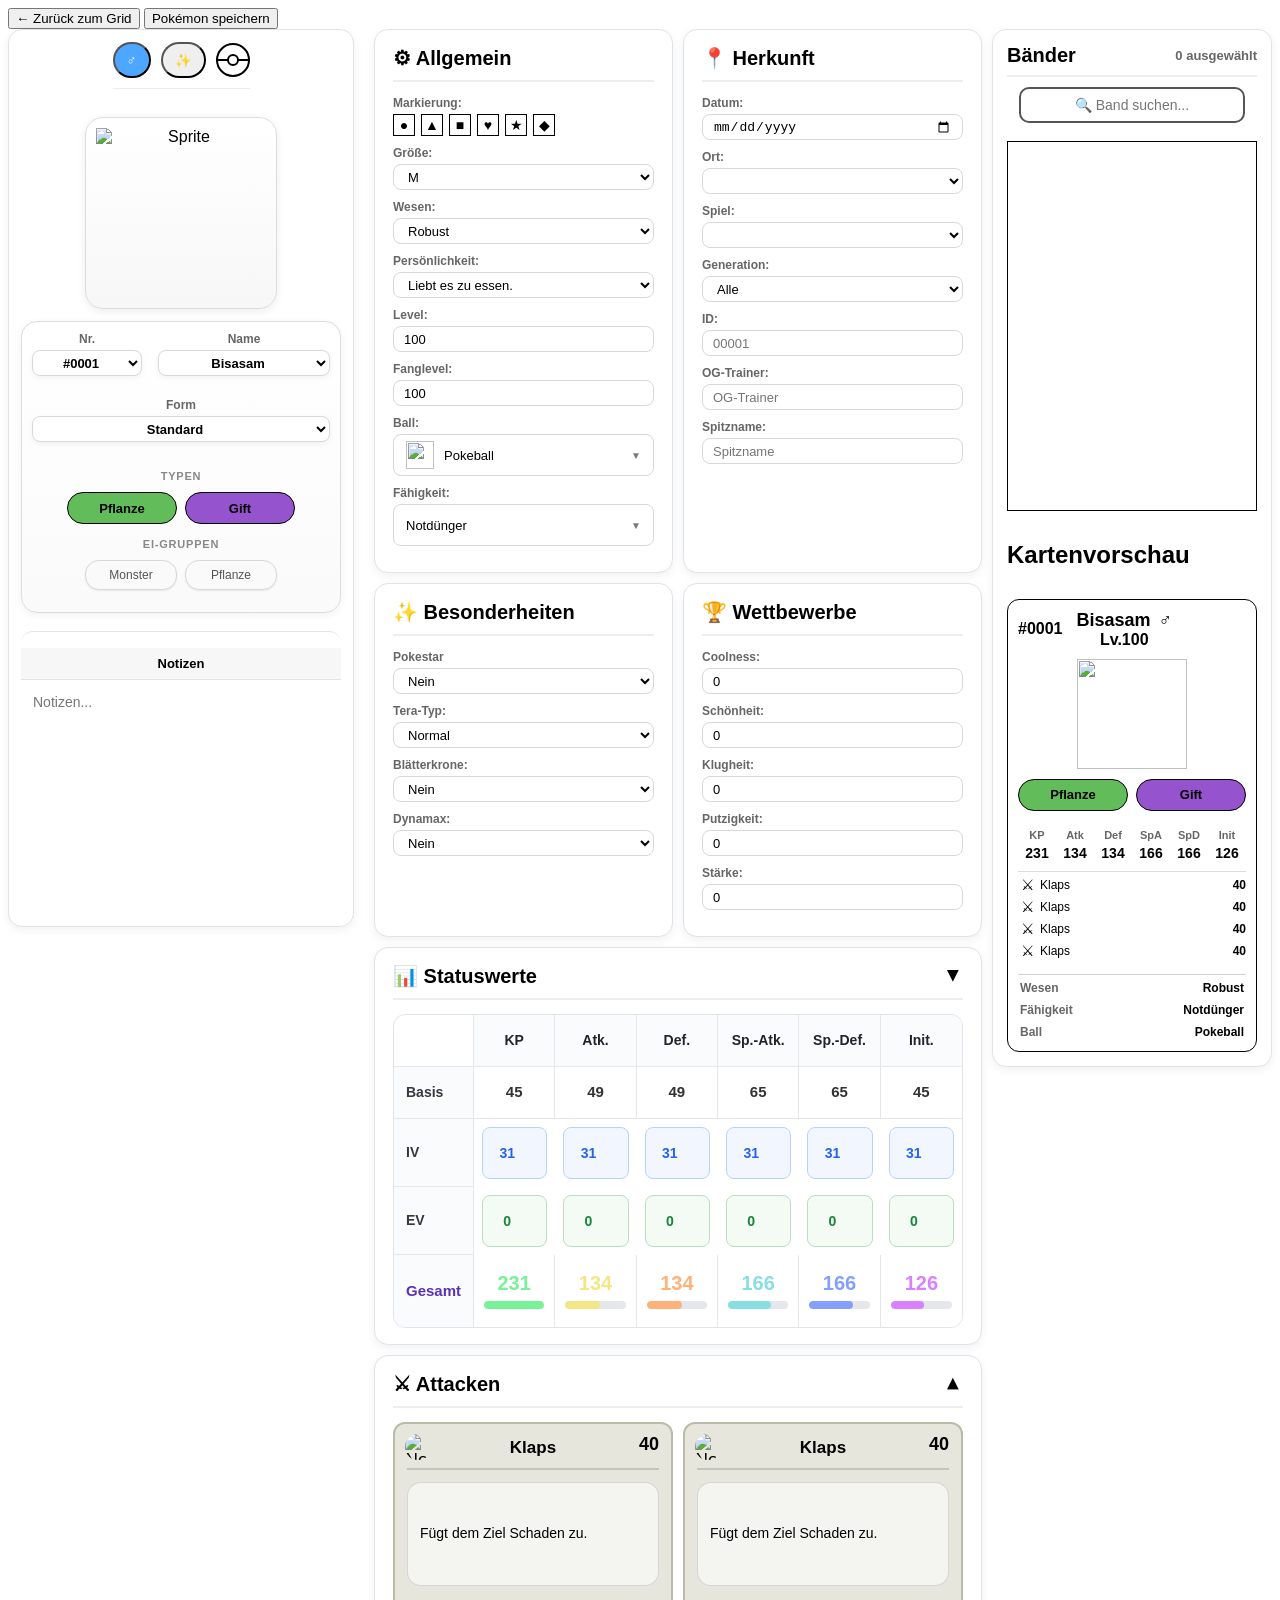
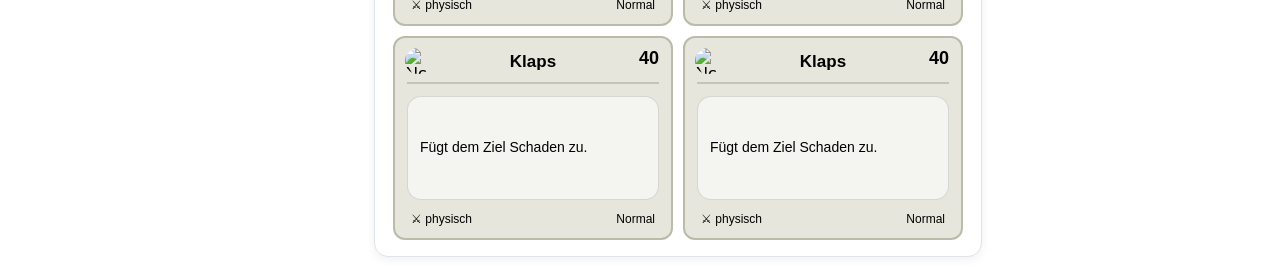
==== commit 112c5690: "Updated ability description, ribbon and transferlogic Added and changed ability descriptions updated" ====
--- a/Pokemon_rm_karteneditor.html
+++ b/Pokemon_rm_karteneditor.html
@@ -1236,6 +1236,7 @@
 				uiCache.formName = null;
 
 				render();
+				updateEditorBaender();
 
 			} finally {
 				isUpdating = false;
@@ -1256,6 +1257,45 @@
 		DOM.nameSelect.addEventListener("change", e => {
 			if (isUpdating) return;
 			updatePokemon(e.target.value);
+		});
+		
+		DOM.form.addEventListener("change", e => {
+
+			if (isUpdating) return;
+
+
+			// Aktuell ausgewählte Bänder sichern
+			const selectedBands =
+				Array.from(
+					DOM.bandContainer.querySelectorAll(
+						'input[type="checkbox"]:checked'
+					)
+				).map(cb =>
+					cb.dataset.band
+				);
+
+
+			// Form im State aktualisieren
+			setState({
+				formName: e.target.value
+			});
+
+
+			// Cache zurücksetzen
+			uiCache.formName = null;
+
+
+			// Pokémon/Form neu rendern
+			render();
+
+
+			// Bänder mit der neuen Form neu berechnen
+			renderBaender(selectedBands);
+
+
+			// Vorschau aktualisieren
+			requestPreviewUpdate();
+
 		});
 
 		/*
@@ -1337,67 +1377,631 @@
 				`${checked} ausgewählt`;
 
 		}
-
-
-		// =========================
-		// Bänder laden
-		// =========================
+		
+		// ======================================================
+		// Pokémon aus dem aktuellen Editor auslesen
+		// ======================================================
+
+		function getEditorPokemon() {
+
+			const nummer =
+				Number(DOM.nummerSelect.value) || null;
+
+			const pokemon =
+				pokemonListe.find(
+					p => Number(p.nummer) === nummer
+				);
+
+			const formKey =
+				DOM.form.value || "Standard";
+
+			const form =
+				pokemon?.forms?.[formKey];
+
+			return {
+
+				nummer:
+					nummer,
+
+				name:
+					DOM.nameSelect.value || "",
+
+				game:
+					DOM.game.value || "",
+
+				generation:
+					Number(DOM.generation.value) || null,
+
+				form:
+					formKey,
+
+				formId:
+					form?.id || null,
+
+				ball:
+					DOM.pokeball?.value || ""
+
+			};
+
+		}
+		
+		// ======================================================
+		// Pokemon in Spiel vorhanden
+		// ======================================================
+		
+		function isPokemonAvailableInGame(pokemon, game) {
+
+			if (!pokemon || !pokemon.nummer || !game) {
+				return false;
+			}
+
+			const rule =
+				POKEMON_TRANSFER_RULES[pokemon.formId];
+
+			// Keine spezielle Einschränkung
+			if (!rule) {
+				return true;
+			}
+
+			// Keine Ausschlussliste
+			if (!Array.isArray(rule.exclude)) {
+				return true;
+			}
+
+			return !rule.exclude.includes(game);
+
+		}
+		
+		// ======================================================
+		// Pokemon als Nummer transferieren
+		// ======================================================
+		function getTransferCalculationNumber(pokemon) {
+
+			if (!pokemon || !pokemon.nummer) {
+				return null;
+			}
+
+			const rule =
+				POKEMON_TRANSFER_RULES[pokemon.formId];
+
+			if (!rule || !rule.transferAs) {
+				return pokemon.nummer;
+			}
+
+			return rule.transferAs;
+		}
+
+		// ======================================================
+		// Gemeinsame Transferberechnung
+		// ======================================================
+
+		function calculatePokemonTransferStages(pokemon) {
+
+			if (!pokemon || !pokemon.game) {
+				return [];
+			}
+
+
+			// ==================================================
+			// Aktuelle Pokémon-Art
+			// ==================================================
+
+			const currentNumber =
+				Number(pokemon.nummer);
+
+
+			// ==================================================
+			// Form-ID
+			// ==================================================
+
+			const currentFormId =
+				pokemon.formId ||
+				String(currentNumber);
+
+
+			// ==================================================
+			// Entwicklungsregel
+			// ==================================================
+
+			const evolutionRule =
+				POKEMON_TRANSFER_EVOLUTION_RULES[currentNumber];
+
+
+			// ==================================================
+			// Fangspiel ermitteln
+			// ==================================================
+
+			const originNode =
+				TRANSFER_GAME_ALIASES[pokemon.game];
+
+
+			if (!originNode) {
+
+				console.warn(
+					"Kein Transfer-Node für Fangspiel gefunden:",
+					pokemon.game
+				);
+
+				return [];
+			}
+
+
+			// ==================================================
+			// Generation des Ursprungsspiels
+			// ==================================================
+
+			const originGameNode =
+				TRANSFER_NODES[originNode];
+
+
+			const originGeneration =
+				originGameNode?.generation;
+
+
+			// ==================================================
+			// Transferwege berechnen
+			// ==================================================
+
+			const reachableNodes =
+				findTransferPaths(originNode);
+
+
+			// ==================================================
+			// Nur Spiele
+			// ==================================================
+
+			const games =
+				reachableNodes.filter(nodeKey =>
+					TRANSFER_NODES[nodeKey]?.type === "game"
+				);
+
+
+			// ==================================================
+			// Transferstufen erzeugen
+			// ==================================================
+
+			return games
+				.map(game => {
+
+					// ----------------------------------------------
+					// Standardmäßig aktuelle Pokémon-Art
+					// ----------------------------------------------
+
+					let pokemonId =
+						currentNumber;
+
+
+					// ----------------------------------------------
+					// Entwicklungsregel
+					// ----------------------------------------------
+
+					if (
+						evolutionRule &&
+						evolutionRule.transferAs &&
+						evolutionRule.availableFromGeneration &&
+						originGeneration
+					) {
+
+						const targetNode =
+							TRANSFER_NODES[game];
+
+
+						const targetGeneration =
+							targetNode?.generation;
+
+
+						if (
+							originGeneration <
+								evolutionRule.availableFromGeneration &&
+
+							targetGeneration &&
+							targetGeneration <
+								evolutionRule.availableFromGeneration
+						) {
+
+							pokemonId =
+								evolutionRule.transferAs;
+
+						}
+
+					}
+
+
+					// ----------------------------------------------
+					// Transferregel bestimmen
+					// ----------------------------------------------
+					//
+					// Wichtig:
+					// Die Formregel hat Vorrang.
+					// Danach normale Pokémon-ID als Fallback.
+					//
+
+					const transferRule =
+						POKEMON_TRANSFER_RULES[currentFormId]
+						||
+						POKEMON_TRANSFER_RULES[String(pokemonId)]
+						||
+						POKEMON_TRANSFER_RULES[pokemonId];
+
+
+					// ----------------------------------------------
+					// Pokémon in diesem Spiel ausgeschlossen?
+					// ----------------------------------------------
+
+					if (
+						transferRule &&
+						Array.isArray(transferRule.exclude) &&
+						transferRule.exclude.includes(game)
+					) {
+
+						return null;
+
+					}
+
+
+					return {
+						game: game,
+						pokemonId: pokemonId,
+						formId: currentFormId
+					};
+
+				})
+				.filter(stage =>
+					stage !== null
+				);
+
+		}
+
+		// ======================================================
+		// Transfer-Spiele für gespeicherte Pokémon
+		//
+		// Diese Funktion wird von den Statistiken verwendet.
+		// Nur tatsächlich gefangene Pokémon zählen.
+		// ======================================================
+
+		function getPokemonTransferGames(pokemon) {
+
+			if (!pokemon) {
+				return [];
+			}
+
+			if (pokemon.gefangen !== true) {
+				return [];
+			}
+
+			return calculatePokemonTransferGames(pokemon);
+
+		}
+
+
+		// ======================================================
+		// Transfer-Spiele für den Editor
+		//
+		// Hier spielt "gefangen" bewusst keine Rolle.
+		// Das Pokémon wird gerade bearbeitet.
+		// ======================================================
+
+		function getEditorTransferGames() {
+
+			const pokemon =
+				getEditorPokemon();
+
+			if (!pokemon.nummer || !pokemon.game) {
+				return [];
+			}
+
+			return calculatePokemonTransferGames(pokemon);
+
+		}
+
+
+		// ======================================================
+		// Bänder rendern
+		// ======================================================
 
 		function renderBaender(savedBands = null) {
 
 			DOM.bandContainer.innerHTML = "";
 
-			const active = new Set(savedBands || []);
-
-			const currentGeneration =
-				DOM.generation.value
-					? Number(DOM.generation.value)
-					: null;
-
-			const availableBands = baender.filter(band => {
-
-				const rule = BAND_RULES[band.name];
-
-				// Keine Regel = Band bleibt immer verfügbar
-				if (!rule) return true;
-
-				return rule(currentGeneration);
-			});
+			const active =
+				new Set(savedBands || []);
+
+
+			// ==================================================
+			// Aktuelles Pokémon aus dem Editor
+			// ==================================================
+
+			const editorPokemon =
+				getEditorPokemon();
+
+
+			// ==================================================
+			// Transferstufen berechnen
+			// ==================================================
+
+			const transferStages =
+				calculatePokemonTransferStages(
+					editorPokemon
+				);
+
+
+			// ==================================================
+			// Fangspiel
+			// ==================================================
+
+			const originGame =
+				TRANSFER_GAME_ALIASES[
+					editorPokemon.game
+				];
+
+
+			// ==================================================
+			// Pokéball
+			// ==================================================
+
+			const ball =
+				editorPokemon.ball;
+
+
+			// ==================================================
+			// Bänder prüfen
+			// ==================================================
+
+			const availableBands =
+				baender.filter(band => {
+
+					const rule =
+						BAND_RULES[band.name];
+
+
+					// --------------------------------------------------
+					// Keine spezielle Regel
+					// --------------------------------------------------
+
+					if (!rule) {
+						return true;
+					}
+
+
+					// ==================================================
+					// 1. Spielbedingung
+					// ==================================================
+
+					if (Array.isArray(rule.games)) {
+
+						const gameAllowed =
+							transferStages.some(stage =>
+								rule.games.includes(stage.game)
+							);
+
+						if (!gameAllowed) {
+							return false;
+						}
+
+					}
+
+
+					// ==================================================
+					// 2. Ursprungs-Spielbedingung
+					// ==================================================
+
+					if (Array.isArray(rule.originGames)) {
+
+						const originAllowed =
+							rule.originGames.includes(
+								originGame
+							);
+
+						if (!originAllowed) {
+							return false;
+						}
+
+					}
+
+
+					// ==================================================
+					// 3. Pokéball-Bedingung
+					// ==================================================
+
+					if (Array.isArray(rule.balls)) {
+
+						const ballAllowed =
+							rule.balls.includes(ball);
+
+						if (!ballAllowed) {
+							return false;
+						}
+
+					}
+
+
+					// ==================================================
+					// 4. Pokémon-spezifische Bedingung
+					// ==================================================
+
+					if (rule.pokemonIds) {
+
+						const pokemonAllowed =
+							transferStages.some(stage => {
+
+								if (!rule.pokemonIds.includes(
+									stage.pokemonId
+								)) {
+									return false;
+								}
+
+								if (
+									Array.isArray(rule.games) &&
+									!rule.games.includes(stage.game)
+								) {
+									return false;
+								}
+
+								return true;
+
+							});
+
+						if (!pokemonAllowed) {
+							return false;
+						}
+
+					}
+					
+					// ==================================================
+					// 5. Konflikt mit bereits ausgewählten Bändern
+					// ==================================================
+
+					const hasConflict =
+						baender.some(otherBand => {
+
+							if (!active.has(otherBand.name)) {
+								return false;
+							}
+
+							const otherRule =
+								BAND_RULES[otherBand.name];
+
+							if (!otherRule) {
+								return false;
+							}
+
+							const directConflict =
+								Array.isArray(rule.conflictsWith) &&
+								rule.conflictsWith.includes(otherBand.name);
+
+							const reverseConflict =
+								Array.isArray(otherRule.conflictsWith) &&
+								otherRule.conflictsWith.includes(band.name);
+
+							return directConflict || reverseConflict;
+
+						});
+
+					if (hasConflict) {
+						return false;
+					}
+
+					// ==================================================
+					// Alle Bedingungen erfüllt
+					// ==================================================
+
+					return true;
+
+				});
+
+
+			// ==================================================
+			// Bänder darstellen
+			// ==================================================
 
 			availableBands.forEach(band => {
 
-				const row = document.createElement("div");
-				row.className = "band-item";
-
-				const checkbox = document.createElement("input");
-				checkbox.type = "checkbox";
-				checkbox.dataset.band = band.name;
-				checkbox.checked = active.has(band.name);
-
-				checkbox.addEventListener("change", () => {
-
-					updateBandCounter();
-					requestPreviewUpdate();
-
-				});
-
-				const img = document.createElement("img");
-				img.className = "band-img";
+				const row =
+					document.createElement("div");
+
+				row.className =
+					"band-item";
+
+
+				// --------------------------------------------------
+				// Checkbox
+				// --------------------------------------------------
+
+				const checkbox =
+					document.createElement("input");
+
+				checkbox.type =
+					"checkbox";
+
+				checkbox.dataset.band =
+					band.name;
+
+				checkbox.checked =
+					active.has(band.name);
+
+				checkbox.addEventListener(
+					"change",
+					() => {
+
+						const selectedBands =
+							Array.from(
+								DOM.bandContainer.querySelectorAll(
+									'input[type="checkbox"]:checked'
+								)
+							).map(cb =>
+								cb.dataset.band
+							);
+
+
+						renderBaender(selectedBands);
+
+						requestPreviewUpdate();
+
+					}
+				);
+
+
+				// --------------------------------------------------
+				// Bild
+				// --------------------------------------------------
+
+				const img =
+					document.createElement("img");
+
+				img.className =
+					"band-img";
+
 				img.src =
 					`https://raw.githubusercontent.com/kwsch/PKHeX/master/PKHeX.Drawing.Misc/Resources/img/ribbons/${band.image}.png`;
-				img.alt = band.name;
-
-				const text = document.createElement("div");
-				text.className = "band-text";
-
-				const name = document.createElement("div");
-				name.className = "band-name";
-				name.textContent = band.name;
-
-				const title = document.createElement("div");
-				title.className = "band-title";
+
+				img.alt =
+					band.name;
+
+
+				// --------------------------------------------------
+				// Textcontainer
+				// --------------------------------------------------
+
+				const text =
+					document.createElement("div");
+
+				text.className =
+					"band-text";
+
+
+				// --------------------------------------------------
+				// Name
+				// --------------------------------------------------
+
+				const name =
+					document.createElement("div");
+
+				name.className =
+					"band-name";
+
+				name.textContent =
+					band.name;
+
+
+				// --------------------------------------------------
+				// Titel
+				// --------------------------------------------------
+
+				const title =
+					document.createElement("div");
+
+				title.className =
+					"band-title";
+
 				title.textContent =
-					band.title ? `(${band.title})` : "";
+					band.title
+						? `(${band.title})`
+						: "";
+
+
+				// --------------------------------------------------
+				// Zusammensetzen
+				// --------------------------------------------------
 
 				text.appendChild(name);
 				text.appendChild(title);
@@ -1407,18 +2011,57 @@
 				row.appendChild(text);
 
 				DOM.bandContainer.appendChild(row);
+
 			});
 
 			updateBandCounter();
-		}
-		
-		DOM.generation.addEventListener("change", () => {
+
+			// ==================================================
+			// Debug
+			// ==================================================
+
+			console.log(
+				"Editor Pokémon:",
+				editorPokemon
+			);
+
+			console.log(
+				"Editor Transferstufen:",
+				transferStages
+			);
+
+		}
+
+		// ======================================================
+		// Editor aktualisieren
+		// ======================================================
+
+		function updateEditorBaender() {
+
 			renderBaender();
 			requestPreviewUpdate();
-		});
+
+		}
+
+		// ======================================================
+		// Fangspiel geändert
+		// ======================================================
+
+		DOM.game.addEventListener(
+			"change",
+			() => {
+
+				updateEditorBaender();
+
+			}
+		);
+
+		// ======================================================
+		// Initialisierung
+		// ======================================================
 
 		renderBaender();
-	
+
 	</script>
 	
 	<!-- Card Preview -->
@@ -2836,14 +3479,18 @@
 
 		} else {
 
-			populateGameDropdown(Number(DOM.generation.value));
+			populateGameDropdown(
+				Number(DOM.generation.value)
+			);
 
 		}
 
 		updateGameData();
 
+		updateEditorBaender();
+
 	});
-	
+		
 	function updateGameData() {
 
 		const game = DOM.game.value;
@@ -3075,6 +3722,8 @@
 				optionElement.addEventListener("click", () => {
 
 					select.value = ball.value;
+
+					updateEditorBaender();
 
 					selectedImage.src =
 						POKEBALL_SPRITE_BASE + ball.sprite;
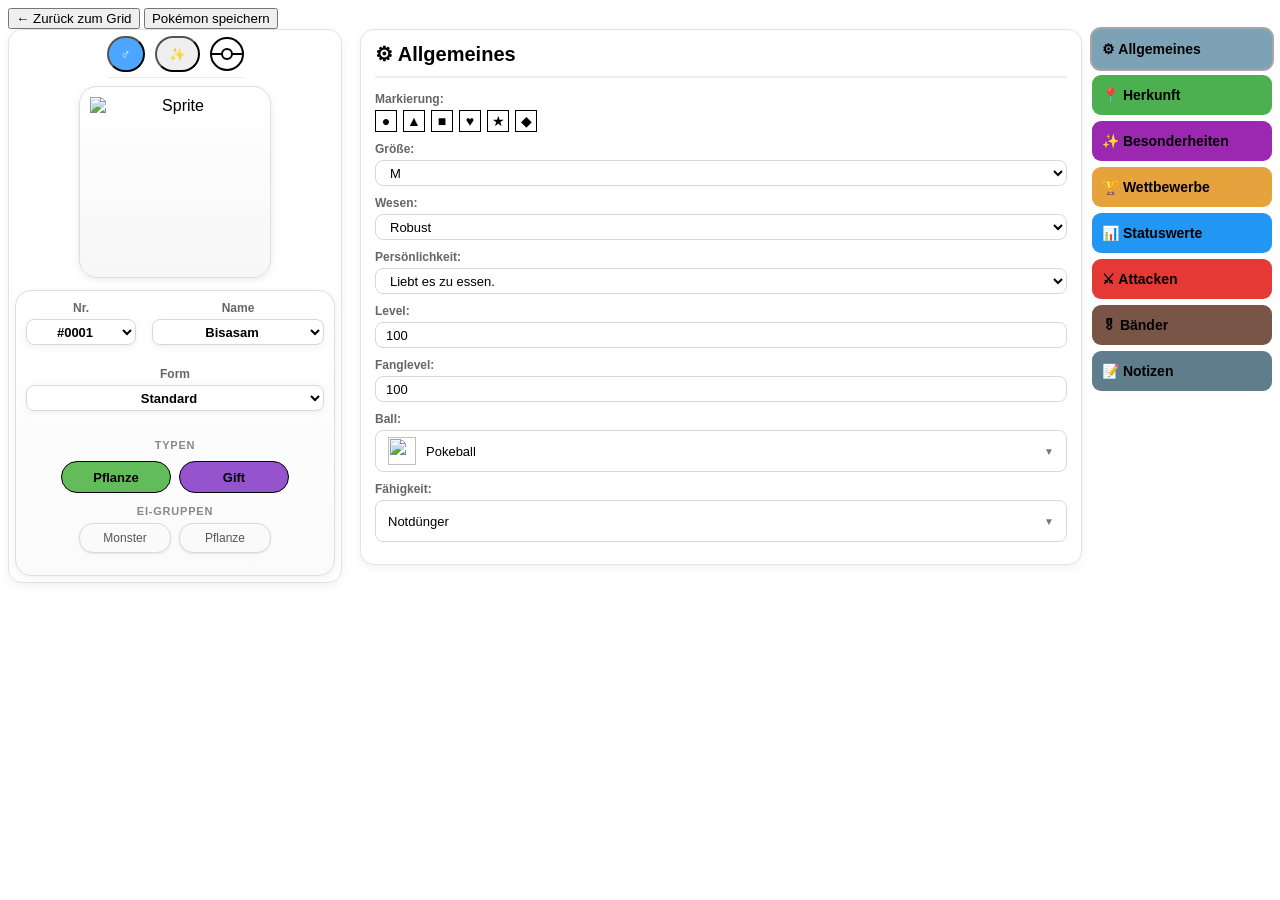
==== commit 489be8bb: "Layout Change Changed the Layout to make it more comfortable for the user changing the data of his p" ====
--- a/Pokemon_rm_karteneditor.html
+++ b/Pokemon_rm_karteneditor.html
@@ -111,536 +111,579 @@
 
 						</div>
 
-						<!-- Notizen -->
-
-						<div class="notes-card">
-
-							<div class="notes-header">
-								Notizen
-							</div>
-
-							<textarea
-								class="notes-area"
-								placeholder="Notizen..."
-							></textarea>
-
-						</div>
-
 					</div>
 			</div>
 
 		<!-- Mittlere Seite -->
 		
 		<div class="editor-panel">
-			<section class="editor-group">
-				<h2>⚙ Allgemein</h2>
-
-				<div class="field">
-					<label>Markierung:</label>
-					<div id="markContainer" class="mark-row"></div>
-				</div>
+			<div class="editor-content">
+			
+				<section class="editor-group" data-section="allgemeines">
+					<h2>⚙ Allgemeines</h2>
+
+					<div class="field">
+						<label>Markierung:</label>
+						<div id="markContainer" class="mark-row"></div>
+					</div>
+					
+					<div class="field">
+						<label>Größe:</label>
+						<select id="height"></select>
+					</div>
+					
+					<div class="field">
+						<label>Wesen:</label>
+						<select id="wesen"></select>
+					</div>
+					
+					<div class="field">
+						<label>Persönlichkeit:</label>
+						<select id="personality"></select>
+					</div>
+					
+					<div class="field">
+						<label>Level:</label>
+						<input
+							id="levelInput"
+							type="number"
+							class="level-input"
+							min="1"
+							max="100"
+							value="100"
+						>
+					</div>
+					
+					<div class="field">
+						<label>Fanglevel:</label>
+						<input
+							id="catchlevelInput"
+							type="number"
+							class="level-input"
+							min="1"
+							max="100"
+							value="100"
+						>
+					</div>
+					
+					<div class="field">
+						<label>Ball:</label>
+
+						<div class="pokeball-dropdown" id="pokeballDropdown">
+
+							<button
+								type="button"
+								class="pokeball-selected"
+								id="pokeballSelected"
+							>
+								<img
+									id="pokeballSelectedImage"
+									src="https://raw.githubusercontent.com/PokeAPI/sprites/master/sprites/items/poke-ball.png"
+									alt=""
+									loading="lazy"
+								>
+								<span id="pokeballSelectedName">Pokeball</span>
+								<span class="pokeball-arrow">▼</span>
+							</button>
+
+							<div
+								class="pokeball-options"
+								id="pokeballOptions"
+							></div>
+
+						</div>
+
+						<!-- Bestehendes Feld bleibt für die Speicherung erhalten -->
+						<select id="pokeball" hidden></select>
+					</div>
+					
+					<div class="field">
+						<label>Fähigkeit:</label>
+
+						<div class="ability-dropdown" id="abilityDropdown">
+
+							<button
+								type="button"
+								class="ability-selected"
+								id="abilitySelected"
+							>
+								<span id="abilitySelectedName">
+									Fähigkeit auswählen
+								</span>
+
+								<span class="ability-arrow">▼</span>
+							</button>
+
+							<div
+								class="ability-options"
+								id="abilityOptions"
+							></div>
+
+						</div>
+
+						<!-- Unsichtbares Select für bestehende Speicher-/Edit-Logik -->
+						<select id="ability" hidden></select>
+
+					</div>
+					
+				</section>
 				
-				<div class="field">
-					<label>Größe:</label>
-					<select id="height"></select>
-				</div>
+				<section class="editor-group" data-section="herkunft">
+
+					<h2>📍 Herkunft</h2>
+					
+					<div class="field">
+						<label>Datum:</label>
+						<input type="date" id="date">
+					</div>
+					
+					<div class="field">
+						<label>Ort:</label>
+						<select id="location"></select>
+					</div>
+					
+					<div class="field">
+						<label>Spiel:</label>
+						<select id="game"></select>
+					</div>
+					<div class="field">
+						<label>Generation:</label>
+						<select id="generation">
+							<option value="">Alle</option>
+							<option>1</option>
+							<option>2</option>
+							<option>3</option>
+							<option>4</option>
+							<option>5</option>
+							<option>6</option>
+							<option>7</option>
+							<option>8</option>
+							<option>9</option>
+						</select>
+					</div>
+					
+					<div class="field">
+						<label>ID:</label>
+						<input
+							type="text"
+							id="trainerID"
+							maxlength="6"
+							pattern="[0-9]{5,6}"
+							placeholder="00001"
+						>
+					</div>
+					<div class="field">
+						<label>OG-Trainer:</label>
+						<input
+						type="text"
+						id="trainer"
+						maxlength="12"
+						placeholder="OG-Trainer"
+						>
+					</div>
+					
+					<div class="field">
+						<label>Spitzname:</label>
+						<input
+						type="text"
+						id="nickname"
+						maxlength="12"
+						placeholder="Spitzname"
+						>
+					</div>
+				</section>
 				
-				<div class="field">
-					<label>Wesen:</label>
-					<select id="wesen"></select>
-				</div>
+				<section class="editor-group" data-section="besonderheiten">
+
+					<h2>✨ Besonderheiten</h2>
+
+					<div class="field">
+						 <label>Pokestar</label>
+							<select id="pokestar">
+								<option value="Nein" selected>Nein</option>
+								<option value="Ja">Ja</option>
+							</select>
+					</div>
+
+					<div class="field">
+						<label>Tera-Typ:</label>
+						<select id="teratype">
+							<option>Normal</option>
+							<option>Feuer</option>
+							<option>Wasser</option>
+							<option>Pflanze</option>
+							<option>Elektro</option>
+							<option>Eis</option>
+							<option>Kampf</option>
+							<option>Gift</option>
+							<option>Boden</option>
+							<option>Flug</option>
+							<option>Psycho</option>
+							<option>Käfer</option>
+							<option>Gestein</option>
+							<option>Geist</option>
+							<option>Drache</option>
+							<option>Unlicht</option>
+							<option>Stahl</option>
+							<option>Fee</option>
+							<option>Stellar</option>
+						</select>
+					</div>
+					
+					<div class="field">
+						<label>Blätterkrone:</label>
+						<select id="shinycrown">
+							<option>Nein</option>
+							<option>Ja</option>
+						</select>
+					</div>
+
+					<div class="field">
+						<label>Dynamax:</label>
+							<select id="dynamax">
+								<option>Nein</option>
+								<option>Dynamax</option>
+								<option>Gigadynamax</option>
+							</select>
+					</div>
+					
+				</section>
 				
-				<div class="field">
-					<label>Persönlichkeit:</label>
-					<select id="personality"></select>
-				</div>
+				<section class="editor-group" data-section="wettbewerbe">
+
+					<h2>🏆 Wettbewerbe</h2>
+					
+					
+					<div class="field">
+						<label>Coolness:</label>
+						<input id="cool" type="number" class="coolness-input" min="0" max="255" value="0">
+					</div>
+
+					<div class="field">
+						<label>Schönheit:</label>
+						<input id="beauty" type="number" class="schönheit-input" min="0" max="255" value="0">
+					</div>
+
+					<div class="field">
+						<label>Klugheit:</label>
+						<input id="smart" type="number" class="klugheit-input" min="0" max="255" value="0">
+					</div>
+
+					<div class="field">
+						<label>Putzigkeit:</label>
+						<input id="cute" type="number" class="putzigkeit-input" min="0" max="255" value="0">
+					</div>
+
+					<div class="field">
+						<label>Stärke:</label>
+						<input id="tough" type="number" class="stärke-input" min="0" max="255" value="0">
+					</div>
+					
+				</section>
+
+				<section class="editor-group" data-section="statuswerte">
+
+					<h2 class="group-toggle">
+						<span>📊 Statuswerte</span>
+					</h2>
+
+					<div class="group-content">
+
+						<div class="stats-grid">
+
+							<!-- Kopfzeile -->
+							<div class="cell stats-empty"></div>
+
+							<div class="cell stats-header">KP</div>
+							<div class="cell stats-header">Atk.</div>
+							<div class="cell stats-header">Def.</div>
+							<div class="cell stats-header">Sp.-Atk.</div>
+							<div class="cell stats-header">Sp.-Def.</div>
+							<div class="cell stats-header">Init.</div>
+
+
+							<!-- Basis -->
+							<div class="cell stats-label">Basis</div>
+
+							<div class="cell stat-base" id="hpbase">107</div>
+							<div class="cell stat-base" id="atkbase">139</div>
+							<div class="cell stat-base" id="defbase">139</div>
+							<div class="cell stat-base" id="spatkbase">53</div>
+							<div class="cell stat-base" id="spdefbase">53</div>
+							<div class="cell stat-base" id="initbase">139</div>
+
+
+							<!-- IV -->
+							<div class="cell stats-label">IV</div>
+
+							<input
+								class="cell iv-input"
+								type="number"
+								min="0"
+								max="31"
+								value="31"
+							>
+
+							<input
+								class="cell iv-input"
+								type="number"
+								min="0"
+								max="31"
+								value="31"
+							>
+
+							<input
+								class="cell iv-input"
+								type="number"
+								min="0"
+								max="31"
+								value="31"
+							>
+
+							<input
+								class="cell iv-input"
+								type="number"
+								min="0"
+								max="31"
+								value="31"
+							>
+
+							<input
+								class="cell iv-input"
+								type="number"
+								min="0"
+								max="31"
+								value="31"
+							>
+
+							<input
+								class="cell iv-input"
+								type="number"
+								min="0"
+								max="31"
+								value="31"
+							>
+
+
+							<!-- EV -->
+							<div class="cell stats-label">EV</div>
+
+							<input
+								class="cell ev-input"
+								type="number"
+								min="0"
+								max="252"
+								value="0"
+							>
+
+							<input
+								class="cell ev-input"
+								type="number"
+								min="0"
+								max="252"
+								value="0"
+							>
+
+							<input
+								class="cell ev-input"
+								type="number"
+								min="0"
+								max="252"
+								value="0"
+							>
+
+							<input
+								class="cell ev-input"
+								type="number"
+								min="0"
+								max="252"
+								value="0"
+							>
+
+							<input
+								class="cell ev-input"
+								type="number"
+								min="0"
+								max="252"
+								value="0"
+							>
+
+							<input
+								class="cell ev-input"
+								type="number"
+								min="0"
+								max="252"
+								value="0"
+							>
+
+
+							<!-- Gesamt -->
+							<div class="cell stats-label total-label">Gesamt</div>
+
+							<div class="cell total-cell stat-hp" id="total-hp">
+								<span class="total-value">0</span>
+								<div class="stat-bar">
+									<div class="stat-bar-fill"></div>
+								</div>
+							</div>
+
+							<div class="cell total-cell stat-atk" id="total-atk">
+								<span class="total-value">0</span>
+								<div class="stat-bar">
+									<div class="stat-bar-fill"></div>
+								</div>
+							</div>
+
+							<div class="cell total-cell stat-def" id="total-def">
+								<span class="total-value">0</span>
+								<div class="stat-bar">
+									<div class="stat-bar-fill"></div>
+								</div>
+							</div>
+
+							<div class="cell total-cell stat-spatk" id="total-spatk">
+								<span class="total-value">0</span>
+								<div class="stat-bar">
+									<div class="stat-bar-fill"></div>
+								</div>
+							</div>
+
+							<div class="cell total-cell stat-spdef" id="total-spdef">
+								<span class="total-value">0</span>
+								<div class="stat-bar">
+									<div class="stat-bar-fill"></div>
+								</div>
+							</div>
+
+							<div class="cell total-cell stat-init" id="total-init">
+								<span class="total-value">0</span>
+								<div class="stat-bar">
+									<div class="stat-bar-fill"></div>
+								</div>
+							</div>
+
+						</div>
+					
+					</div>
+					
+				</section>
+
+				<section class="editor-group" data-section="attacken">
+
+					<h2 class="group-toggle">
+						<span>⚔ Attacken</span>
+					</h2>
+					
+					<div class="group-content">
+					
+						<div class="attack-grid">
+							<div class="attack-slot"></div>
+							<div class="attack-slot"></div>
+							<div class="attack-slot"></div>
+							<div class="attack-slot"></div>
+						</div>
+						
+					</div>
+					
+				</section>
 				
-				<div class="field">
-					<label>Level:</label>
-					<input
-						id="levelInput"
-						type="number"
-						class="level-input"
-						min="1"
-						max="100"
-						value="100"
-					>
-				</div>
+				<!-- Notizen -->
 				
-				<div class="field">
-					<label>Fanglevel:</label>
-					<input
-						id="catchlevelInput"
-						type="number"
-						class="level-input"
-						min="1"
-						max="100"
-						value="100"
-					>
-				</div>
+				<section class="editor-group" data-section="notizen">
+
+							<div class="notes-card">
+
+								<div class="notes-header">
+									Notizen
+								</div>
+
+								<textarea
+									class="notes-area"
+									placeholder="Notizen..."
+								></textarea>
+
+							</div>
+							
+				</section>
 				
-				<div class="field">
-					<label>Ball:</label>
-
-					<div class="pokeball-dropdown" id="pokeballDropdown">
-
-						<button
-							type="button"
-							class="pokeball-selected"
-							id="pokeballSelected"
+				<section class="editor-group" data-section="bänder">
+					
+						<div class="ribbon-header">
+
+							<div class="ribbon-title">
+								Bänder
+							</div>
+
+							<div id="bandCounter" class="ribbon-counter">
+								0 / 0
+							</div>
+
+						</div>
+						
+						<input
+							id="ribbonSearch"
+							class="search-input"
+							type="text"
+							placeholder="🔍 Band suchen..."
 						>
-							<img
-								id="pokeballSelectedImage"
-								src="https://raw.githubusercontent.com/PokeAPI/sprites/master/sprites/items/poke-ball.png"
-								alt=""
-							>
-							<span id="pokeballSelectedName">Pokeball</span>
-							<span class="pokeball-arrow">▼</span>
-						</button>
-
-						<div
-							class="pokeball-options"
-							id="pokeballOptions"
-						></div>
-
-					</div>
-
-					<!-- Bestehendes Feld bleibt für die Speicherung erhalten -->
-					<select id="pokeball" hidden></select>
-				</div>
+
+						<div id="bandContainer" class="band-container"></div>
+
+				</section>
 				
-				<div class="field">
-					<label>Fähigkeit:</label>
-
-					<div class="ability-dropdown" id="abilityDropdown">
-
-						<button
-							type="button"
-							class="ability-selected"
-							id="abilitySelected"
-						>
-							<span id="abilitySelectedName">
-								Fähigkeit auswählen
-							</span>
-
-							<span class="ability-arrow">▼</span>
-						</button>
-
-						<div
-							class="ability-options"
-							id="abilityOptions"
-						></div>
-
-					</div>
-
-					<!-- Unsichtbares Select für bestehende Speicher-/Edit-Logik -->
-					<select id="ability" hidden></select>
-
-				</div>
-				
-			</section>
+			</div>
 			
-			<section class="editor-group">
-
-				<h2>📍 Herkunft</h2>
-				
-				<div class="field">
-					<label>Datum:</label>
-					<input type="date" id="date">
-				</div>
-				<div class="field">
-					<label>Ort:</label>
-					<select id="location"></select>
-				</div>
-				
-				<div class="field">
-					<label>Spiel:</label>
-					<select id="game"></select>
-				</div>
-				<div class="field">
-					<label>Generation:</label>
-					<select id="generation">
-						<option value="">Alle</option>
-						<option>1</option>
-						<option>2</option>
-						<option>3</option>
-						<option>4</option>
-						<option>5</option>
-						<option>6</option>
-						<option>7</option>
-						<option>8</option>
-						<option>9</option>
-					</select>
-				</div>
-				
-				<div class="field">
-					<label>ID:</label>
-					<input
-						type="text"
-						id="trainerID"
-						maxlength="6"
-						pattern="[0-9]{5,6}"
-						placeholder="00001"
-					>
-				</div>
-				<div class="field">
-					<label>OG-Trainer:</label>
-					<input
-					type="text"
-					id="trainer"
-					maxlength="12"
-					placeholder="OG-Trainer"
-					>
-				</div>
-				
-				<div class="field">
-					<label>Spitzname:</label>
-					<input
-					type="text"
-					id="nickname"
-					maxlength="12"
-					placeholder="Spitzname"
-					>
-				</div>
-			</section>
-			
-			<section class="editor-group">
-
-				<h2>✨ Besonderheiten</h2>
-
-				<div class="field">
-					 <label>Pokestar</label>
-						<select id="pokestar">
-							<option value="Nein" selected>Nein</option>
-							<option value="Ja">Ja</option>
-						</select>
-				</div>
-
-				<div class="field">
-					<label>Tera-Typ:</label>
-					<select id="teratype">
-						<option>Normal</option>
-						<option>Feuer</option>
-						<option>Wasser</option>
-						<option>Pflanze</option>
-						<option>Elektro</option>
-						<option>Eis</option>
-						<option>Kampf</option>
-						<option>Gift</option>
-						<option>Boden</option>
-						<option>Flug</option>
-						<option>Psycho</option>
-						<option>Käfer</option>
-						<option>Gestein</option>
-						<option>Geist</option>
-						<option>Drache</option>
-						<option>Unlicht</option>
-						<option>Stahl</option>
-						<option>Fee</option>
-						<option>Stellar</option>
-					</select>
-				</div>
-				
-				<div class="field">
-					<label>Blätterkrone:</label>
-					<select id="shinycrown">
-						<option>Nein</option>
-						<option>Ja</option>
-					</select>
-				</div>
-
-				<div class="field">
-					<label>Dynamax:</label>
-						<select id="dynamax">
-							<option>Nein</option>
-							<option>Dynamax</option>
-							<option>Gigadynamax</option>
-						</select>
-				</div>
-				
-			</section>
-			
-			<section class="editor-group">
-
-				<h2>🏆 Wettbewerbe</h2>
-				
-				
-				<div class="field">
-					<label>Coolness:</label>
-					<input id="cool" type="number" class="coolness-input" min="0" max="255" value="0">
-				</div>
-
-				<div class="field">
-					<label>Schönheit:</label>
-					<input id="beauty" type="number" class="schönheit-input" min="0" max="255" value="0">
-				</div>
-
-				<div class="field">
-					<label>Klugheit:</label>
-					<input id="smart" type="number" class="klugheit-input" min="0" max="255" value="0">
-				</div>
-
-				<div class="field">
-					<label>Putzigkeit:</label>
-					<input id="cute" type="number" class="putzigkeit-input" min="0" max="255" value="0">
-				</div>
-
-				<div class="field">
-					<label>Stärke:</label>
-					<input id="tough" type="number" class="stärke-input" min="0" max="255" value="0">
-				</div>
-				
-			</section>
-
-			<section class="editor-group stats">
-
-				<h2 class="group-toggle">
-					<span>📊 Statuswerte</span>
-					<span class="toggle-arrow">▲</span>
-				</h2>
-
-				<div class="group-content">
-
-					<div class="stats-grid">
-
-						<!-- Kopfzeile -->
-						<div class="cell stats-empty"></div>
-
-						<div class="cell stats-header">KP</div>
-						<div class="cell stats-header">Atk.</div>
-						<div class="cell stats-header">Def.</div>
-						<div class="cell stats-header">Sp.-Atk.</div>
-						<div class="cell stats-header">Sp.-Def.</div>
-						<div class="cell stats-header">Init.</div>
-
-
-						<!-- Basis -->
-						<div class="cell stats-label">Basis</div>
-
-						<div class="cell stat-base" id="hpbase">107</div>
-						<div class="cell stat-base" id="atkbase">139</div>
-						<div class="cell stat-base" id="defbase">139</div>
-						<div class="cell stat-base" id="spatkbase">53</div>
-						<div class="cell stat-base" id="spdefbase">53</div>
-						<div class="cell stat-base" id="initbase">139</div>
-
-
-						<!-- IV -->
-						<div class="cell stats-label">IV</div>
-
-						<input
-							class="cell iv-input"
-							type="number"
-							min="0"
-							max="31"
-							value="31"
-						>
-
-						<input
-							class="cell iv-input"
-							type="number"
-							min="0"
-							max="31"
-							value="31"
-						>
-
-						<input
-							class="cell iv-input"
-							type="number"
-							min="0"
-							max="31"
-							value="31"
-						>
-
-						<input
-							class="cell iv-input"
-							type="number"
-							min="0"
-							max="31"
-							value="31"
-						>
-
-						<input
-							class="cell iv-input"
-							type="number"
-							min="0"
-							max="31"
-							value="31"
-						>
-
-						<input
-							class="cell iv-input"
-							type="number"
-							min="0"
-							max="31"
-							value="31"
-						>
-
-
-						<!-- EV -->
-						<div class="cell stats-label">EV</div>
-
-						<input
-							class="cell ev-input"
-							type="number"
-							min="0"
-							max="252"
-							value="0"
-						>
-
-						<input
-							class="cell ev-input"
-							type="number"
-							min="0"
-							max="252"
-							value="0"
-						>
-
-						<input
-							class="cell ev-input"
-							type="number"
-							min="0"
-							max="252"
-							value="0"
-						>
-
-						<input
-							class="cell ev-input"
-							type="number"
-							min="0"
-							max="252"
-							value="0"
-						>
-
-						<input
-							class="cell ev-input"
-							type="number"
-							min="0"
-							max="252"
-							value="0"
-						>
-
-						<input
-							class="cell ev-input"
-							type="number"
-							min="0"
-							max="252"
-							value="0"
-						>
-
-
-						<!-- Gesamt -->
-						<div class="cell stats-label total-label">Gesamt</div>
-
-						<div class="cell total-cell stat-hp" id="total-hp">
-							<span class="total-value">0</span>
-							<div class="stat-bar">
-								<div class="stat-bar-fill"></div>
-							</div>
-						</div>
-
-						<div class="cell total-cell stat-atk" id="total-atk">
-							<span class="total-value">0</span>
-							<div class="stat-bar">
-								<div class="stat-bar-fill"></div>
-							</div>
-						</div>
-
-						<div class="cell total-cell stat-def" id="total-def">
-							<span class="total-value">0</span>
-							<div class="stat-bar">
-								<div class="stat-bar-fill"></div>
-							</div>
-						</div>
-
-						<div class="cell total-cell stat-spatk" id="total-spatk">
-							<span class="total-value">0</span>
-							<div class="stat-bar">
-								<div class="stat-bar-fill"></div>
-							</div>
-						</div>
-
-						<div class="cell total-cell stat-spdef" id="total-spdef">
-							<span class="total-value">0</span>
-							<div class="stat-bar">
-								<div class="stat-bar-fill"></div>
-							</div>
-						</div>
-
-						<div class="cell total-cell stat-init" id="total-init">
-							<span class="total-value">0</span>
-							<div class="stat-bar">
-								<div class="stat-bar-fill"></div>
-							</div>
-						</div>
-
-					</div>
-				
-				</div>
-				
-			</section>
-
-			<section class="editor-group attacks">
-
-				<h2 class="group-toggle">
-					<span>⚔ Attacken</span>
-					<span class="toggle-arrow">▼</span>
-				</h2>
-				
-				<div class="group-content">
-				
-					<div class="attack-grid">
-						<div class="attack-slot"></div>
-						<div class="attack-slot"></div>
-						<div class="attack-slot"></div>
-						<div class="attack-slot"></div>
-					</div>
-					
-				</div>
-				
-			</section>
-			
+			<div class="editor-tabs" role="tablist">
+
+				<button class="editor-tab active" data-target="allgemeines" type="button">
+					⚙ Allgemeines
+				</button>
+
+				<button class="editor-tab" data-target="herkunft" type="button">
+					📍 Herkunft
+				</button>
+
+				<button class="editor-tab" data-target="besonderheiten" type="button">
+					✨ Besonderheiten
+				</button>
+
+				<button class="editor-tab" data-target="wettbewerbe" type="button">
+					🏆 Wettbewerbe
+				</button>
+
+				<button class="editor-tab" data-target="statuswerte" type="button">
+					📊 Statuswerte
+				</button>
+
+				<button class="editor-tab" data-target="attacken" type="button">
+					⚔ Attacken
+				</button>
+
+				<button class="editor-tab" data-target="bänder" type="button">
+					🎖 Bänder
+				</button>
+
+				<button class="editor-tab" data-target="notizen" type="button">
+					📝 Notizen
+				</button>
+
+			</div>
+		
 		</div>
 		
 		<!-- Rechte Seite -->
-		<div class="ribbon-panel">
-			<div class="ribbon-header">
-
-				<div class="ribbon-title">
-					Bänder
-				</div>
-
-				<div id="bandCounter" class="ribbon-counter">
-					0 / 0
-				</div>
-
-			</div>
-			
-			<input
-				id="ribbonSearch"
-				class="search-input"
-				type="text"
-				placeholder="🔍 Band suchen..."
-			>
-
-			<div id="bandContainer" class="band-container"></div>
-				
-				<h2>Kartenvorschau</h2>
-				<div id="previewCard"></div>
-
-		</div>
 
 	</div>
 	
 	<script src="pokemon-data.js"></script>
+	<script src="pokemon-transfer-rules.js"></script>
+	<script src="pokemon-transfer-list-data.js"></script>
 	<script src="game-data.js"></script>
 	<script src="attack-data.js"></script>
 	<script src="ribbon-data.js"></script>
 	<script src="ability-data.js"></script>
 	<script src="editor-data.js"></script>
 	<script src="cardRenderer.js"></script>
-	
-	<script src="pokemon-transfer-data.js"></script>
 
 	<script>
 	
@@ -851,8 +894,6 @@
 
 					dropdown.classList.remove("open");
 
-					requestPreviewUpdate();
-
 				};
 
 
@@ -868,7 +909,34 @@
 
 					event.stopPropagation();
 
-					dropdown.classList.toggle("open");
+					const isOpen = dropdown.classList.contains("open");
+
+					// Dropdown schließen
+					if (isOpen) {
+						dropdown.classList.remove("open");
+						dropdown.classList.remove("dropup");
+						return;
+					}
+
+					// Dropdown öffnen
+					dropdown.classList.add("open");
+
+					// Verfügbaren Platz berechnen
+					const rect = selected.getBoundingClientRect();
+
+					const spaceBelow = window.innerHeight - rect.bottom - 12;
+					const spaceAbove = rect.top - 12;
+
+					const availableSpace = Math.max(spaceBelow, spaceAbove);
+
+					// Öffnungsrichtung bestimmen
+					const openUpwards = spaceBelow < 280 && spaceAbove > spaceBelow;
+
+					dropdown.classList.toggle("dropup", openUpwards);
+
+					// Maximale Höhe anpassen
+					optionsContainer.style.maxHeight =
+						Math.max(0, Math.min(280, availableSpace - 12)) + "px";
 
 				};
 
@@ -918,8 +986,8 @@
 
 				} else if (g === null) {
 					const opt = document.createElement("option");
-					opt.value = "Geschlechtslos";
-					opt.textContent = "Geschlechtslos";
+					opt.value = "Unbekannt";
+					opt.textContent = "Unbekannt";
 					select.appendChild(opt);
 
 				} else {
@@ -1001,7 +1069,6 @@
 			renderGenderButtons(formData);
 
 			calculateTotalStats();
-			requestPreviewUpdate();
 		}
 
 
@@ -1104,8 +1171,6 @@
 			shinyBtn: document.getElementById("shinyBtn"),
 			caughtBtn: document.getElementById("caughtBtn"),
 
-			preview: document.getElementById("previewCard"),
-
 			ribbonSearch: document.getElementById("ribbonSearch")
 		};
 
@@ -1292,10 +1357,6 @@
 			// Bänder mit der neuen Form neu berechnen
 			renderBaender(selectedBands);
 
-
-			// Vorschau aktualisieren
-			requestPreviewUpdate();
-
 		});
 
 		/*
@@ -1313,9 +1374,6 @@
 			initPage();
 			initPokeballDropdown();
 			
-			initPreview();
-			requestPreviewUpdate();
-			
 		});
 
 	</script>
@@ -1419,7 +1477,10 @@
 					form?.id || null,
 
 				ball:
-					DOM.pokeball?.value || ""
+					DOM.pokeball?.value || "",
+					
+				height:
+					DOM.height.value || ""
 
 			};
 
@@ -1429,46 +1490,17 @@
 		// Pokemon in Spiel vorhanden
 		// ======================================================
 		
-		function isPokemonAvailableInGame(pokemon, game) {
-
-			if (!pokemon || !pokemon.nummer || !game) {
+		function isPokemonAvailableInGame(pokemonId, formId, game) {
+			const availablePokemon =
+				POKEMON_GAME_AVAILABILITY_LIST[game];
+
+			if (!availablePokemon) {
 				return false;
 			}
 
-			const rule =
-				POKEMON_TRANSFER_RULES[pokemon.formId];
-
-			// Keine spezielle Einschränkung
-			if (!rule) {
-				return true;
-			}
-
-			// Keine Ausschlussliste
-			if (!Array.isArray(rule.exclude)) {
-				return true;
-			}
-
-			return !rule.exclude.includes(game);
-
-		}
-		
-		// ======================================================
-		// Pokemon als Nummer transferieren
-		// ======================================================
-		function getTransferCalculationNumber(pokemon) {
-
-			if (!pokemon || !pokemon.nummer) {
-				return null;
-			}
-
-			const rule =
-				POKEMON_TRANSFER_RULES[pokemon.formId];
-
-			if (!rule || !rule.transferAs) {
-				return pokemon.nummer;
-			}
-
-			return rule.transferAs;
+			const id = String(formId || pokemonId);
+
+			return availablePokemon.has(id);
 		}
 
 		// ======================================================
@@ -1496,11 +1528,12 @@
 
 			const currentFormId =
 				pokemon.formId ||
+				pokemon.pokemonId ||
 				String(currentNumber);
 
 
 			// ==================================================
-			// Entwicklungsregel
+			// Historische Transferregel
 			// ==================================================
 
 			const evolutionRule =
@@ -1547,7 +1580,7 @@
 
 
 			// ==================================================
-			// Nur Spiele
+			// Nur echte Spiele
 			// ==================================================
 
 			const games =
@@ -1564,7 +1597,7 @@
 				.map(game => {
 
 					// ----------------------------------------------
-					// Standardmäßig aktuelle Pokémon-Art
+					// Standardmäßig aktuelle Pokémon-ID
 					// ----------------------------------------------
 
 					let pokemonId =
@@ -1572,7 +1605,7 @@
 
 
 					// ----------------------------------------------
-					// Entwicklungsregel
+					// Historische Transfer-ID bestimmen
 					// ----------------------------------------------
 
 					if (
@@ -1603,46 +1636,36 @@
 								evolutionRule.transferAs;
 
 						}
-
 					}
 
 
 					// ----------------------------------------------
-					// Transferregel bestimmen
+					// Pokémon/Form im Zielspiel verfügbar?
 					// ----------------------------------------------
-					//
-					// Wichtig:
-					// Die Formregel hat Vorrang.
-					// Danach normale Pokémon-ID als Fallback.
-					//
-
-					const transferRule =
-						POKEMON_TRANSFER_RULES[currentFormId]
-						||
-						POKEMON_TRANSFER_RULES[String(pokemonId)]
-						||
-						POKEMON_TRANSFER_RULES[pokemonId];
-
+
+					const availabilityFormId =
+						pokemonId === currentNumber
+							? currentFormId
+							: String(pokemonId);
+
+					if (
+						!isPokemonAvailableInGame(
+							pokemonId,
+							availabilityFormId,
+							game
+						)
+					) {
+						return null;
+					}
 
 					// ----------------------------------------------
-					// Pokémon in diesem Spiel ausgeschlossen?
+					// Transferstufe
 					// ----------------------------------------------
-
-					if (
-						transferRule &&
-						Array.isArray(transferRule.exclude) &&
-						transferRule.exclude.includes(game)
-					) {
-
-						return null;
-
-					}
-
 
 					return {
 						game: game,
 						pokemonId: pokemonId,
-						formId: currentFormId
+						formId: availabilityFormId
 					};
 
 				})
@@ -1661,16 +1684,12 @@
 
 		function getPokemonTransferGames(pokemon) {
 
-			if (!pokemon) {
+			if (!pokemon || pokemon.gefangen !== true) {
 				return [];
 			}
 
-			if (pokemon.gefangen !== true) {
-				return [];
-			}
-
-			return calculatePokemonTransferGames(pokemon);
-
+			return calculatePokemonTransferStages(pokemon)
+				.map(stage => stage.game);
 		}
 
 
@@ -1690,10 +1709,10 @@
 				return [];
 			}
 
-			return calculatePokemonTransferGames(pokemon);
-
-		}
-
+			return calculatePokemonTransferStages(pokemon)
+				.map(stage => stage.game);
+
+		}
 
 		// ======================================================
 		// Bänder rendern
@@ -1713,7 +1732,6 @@
 
 			const editorPokemon =
 				getEditorPokemon();
-
 
 			// ==================================================
 			// Transferstufen berechnen
@@ -1744,6 +1762,13 @@
 
 
 			// ==================================================
+			// Größe
+			// ==================================================
+
+			const height =
+				editorPokemon.height;
+
+			// ==================================================
 			// Bänder prüfen
 			// ==================================================
 
@@ -1813,7 +1838,6 @@
 						}
 
 					}
-
 
 					// ==================================================
 					// 4. Pokémon-spezifische Bedingung
@@ -1848,7 +1872,22 @@
 					}
 					
 					// ==================================================
-					// 5. Konflikt mit bereits ausgewählten Bändern
+					// 5. Größen-Bedingung
+					// ==================================================
+
+					if (Array.isArray(rule.height)) {
+
+						const heightAllowed =
+							rule.height.includes(height);
+
+						if (!heightAllowed) {
+							return false;
+						}
+
+					}
+					
+					// ==================================================
+					// 6. Konflikt mit bereits ausgewählten Bändern
 					// ==================================================
 
 					const hasConflict =
@@ -1935,8 +1974,6 @@
 
 						renderBaender(selectedBands);
 
-						requestPreviewUpdate();
-
 					}
 				);
 
@@ -1951,12 +1988,16 @@
 				img.className =
 					"band-img";
 
+				// CHANGE TO POKEMONAPI, NEED NEW WAY TO CALCULATE WHICH IMAGE TO USE
+				// EVERY GENERATION HAS HIS OWN FOLDER, SAME WITH MARKS
+				// `https://github.com/PokeAPI/sprites/tree/master/sprites/marks/${band.image}.png`; - marks
+				// `https://github.com/PokeAPI/sprites/tree/master/sprites/ribbons/${band.image}.png`;- ribbons
+				
 				img.src =
 					`https://raw.githubusercontent.com/kwsch/PKHeX/master/PKHeX.Drawing.Misc/Resources/img/ribbons/${band.image}.png`;
 
 				img.alt =
 					band.name;
-
 
 				// --------------------------------------------------
 				// Textcontainer
@@ -1968,7 +2009,6 @@
 				text.className =
 					"band-text";
 
-
 				// --------------------------------------------------
 				// Name
 				// --------------------------------------------------
@@ -1981,7 +2021,6 @@
 
 				name.textContent =
 					band.name;
-
 
 				// --------------------------------------------------
 				// Titel
@@ -1998,7 +2037,6 @@
 						? `(${band.title})`
 						: "";
 
-
 				// --------------------------------------------------
 				// Zusammensetzen
 				// --------------------------------------------------
@@ -2039,7 +2077,6 @@
 		function updateEditorBaender() {
 
 			renderBaender();
-			requestPreviewUpdate();
 
 		}
 
@@ -2062,128 +2099,6 @@
 
 		renderBaender();
 
-	</script>
-	
-	<!-- Card Preview -->
-	<script>
-	function createPokemonData() {
-
-		const pokemon = pokemonListe.find(p => p.nummer === Number(DOM.nummerSelect.value));
-		
-		if (!pokemon) return null;
-
-		return {
-
-			id: editingPokemon?.id ?? crypto.randomUUID(),
-
-			nummer: pokemon.nummer,
-
-			name: DOM.nameSelect.options[DOM.nameSelect.selectedIndex].text,
-
-			spriteId: pokemon.forms[DOM.form.value]?.spriteId ?? pokemon.forms.Standard?.spriteId ?? null,
-			
-			pokemonId: pokemon.forms[DOM.form.value].id,
-
-			typ1: DOM.typ1.textContent,
-			typ2: DOM.typ2.textContent,
-
-			shiny: isShiny,
-			geschlecht: currentGender,
-
-			trainer: DOM.trainer.value,
-
-			level: Number(DOM.level.value),
-
-			wesen: DOM.wesen.value,
-
-			faehigkeit: DOM.ability.value,
-
-			ball: DOM.pokeball.value,
-
-			stats: {
-
-				hp: Number(DOM.totalHp.textContent),
-				atk: Number(DOM.totalAtk.textContent),
-				def: Number(DOM.totalDef.textContent),
-				spatk: Number(DOM.totalSpatk.textContent),
-				spdef: Number(DOM.totalSpdef.textContent),
-				init: Number(DOM.totalInit.textContent)
-
-			},
-
-			attacken: getSelectedAttacks(),
-
-			bands: Array.from(
-				document.querySelectorAll("#bandContainer input[type='checkbox']")
-			).map(cb => ({
-				name: cb.dataset.band,
-				active: cb.checked
-			})),
-
-			favorit: editingPokemon?.favorit ?? false
-
-		};
-
-	}
-
-	function getCurrentPokemon() {
-		return createPokemonData();
-	}
-	
-	let previewUpdatePending = false;
-
-	function updatePreview() {
-
-		const preview = DOM.preview;
-
-		preview.replaceChildren(
-			createDetailCard(getCurrentPokemon(), false)
-		);
-
-	}
-
-	function requestPreviewUpdate() {
-
-		if (previewUpdatePending) return;
-
-		previewUpdatePending = true;
-
-		requestAnimationFrame(() => {
-
-			previewUpdatePending = false;
-
-			updatePreview();
-
-		});
-
-	}
-	
-	function initPreview() {
-
-		document.addEventListener(
-			"input",
-			handlePreviewInput
-		);
-
-		document.addEventListener(
-			"change",
-			handlePreviewInput
-		);
-
-	}
-
-	function handlePreviewInput(event) {
-
-		if (
-			event.target.matches(
-				"input, select, textarea"
-			)
-		) {
-			requestPreviewUpdate();
-		}
-
-	}
-	
 	</script>
 
 	<script>
@@ -2378,7 +2293,7 @@
 					
 				pokemonId: selectedPokemon.forms[DOM.form.value]?.id ?? null,
 
-				groesse: getValue("height"),
+				height: getValue("height"),
 
 				wesen: getValue("wesen"),
 				teraTyp: getValue("teratype"),
@@ -2534,8 +2449,6 @@
 
 				calculateTotalStats();
 
-				requestPreviewUpdate();
-
 			});
 
 			localStorage.removeItem("editPokemon");
@@ -2561,7 +2474,7 @@
 				if (exists) el.value = value;
 			}
 
-			DOM.height.value = pokemon.groesse || "M";
+			DOM.height.value = pokemon.height || "M";
 			DOM.wesen.value = pokemon.wesen || "";
 			DOM.pokestar.value = pokemon.pokestar || "";
 			DOM.shinycrown.value = pokemon.blaetterkrone || "";
@@ -2847,7 +2760,6 @@
 		document.querySelectorAll(".iv-input, .ev-input").forEach(i =>
 			i.addEventListener("input", () => {
 				calculateTotalStats();
-				requestPreviewUpdate();
 			})
 		);
 
@@ -2970,7 +2882,6 @@
 				updateButton();
 
 				updateCurrentPokemonSprite();
-				requestPreviewUpdate();
 			});
 
 			container.appendChild(btn);
@@ -2988,7 +2899,6 @@
 			);
 
 			updateCurrentPokemonSprite();
-			requestPreviewUpdate();
 		});
 
 		const caughtBtn = DOM.caughtBtn;
@@ -3248,9 +3158,6 @@
 
 					<div class="attack-bottom">
 
-						<div class="attack-description-box">
-							${atk.description || "&nbsp;"}
-						</div>
 
 						<div class="attack-footer">
 
@@ -3276,8 +3183,6 @@
 
 					wrapper.classList.remove("open");
 
-					requestPreviewUpdate();
-
 				});
 
 
@@ -3304,21 +3209,43 @@
 
 			selected.addEventListener("click", e => {
 
-				e.stopPropagation();
-
-				wrapper.classList.toggle("open");
-
-				if(wrapper.classList.contains("open")) {
-
-					search.value = "";
-
-					search.dispatchEvent(new Event("input"));
-
-					search.focus();
-
-				}
-
-			});
+			e.stopPropagation();
+
+			const isOpen = wrapper.classList.contains("open");
+
+			// Dropdown schließen
+			if (isOpen) {
+				wrapper.classList.remove("open");
+				wrapper.classList.remove("dropup");
+				return;
+			}
+
+			// Dropdown öffnen
+			wrapper.classList.add("open");
+
+			// Suche zurücksetzen
+			search.value = "";
+			search.dispatchEvent(new Event("input"));
+
+			// Verfügbaren Platz berechnen
+			const rect = selected.getBoundingClientRect();
+
+			const spaceBelow = window.innerHeight - rect.bottom - 12;
+			const spaceAbove = rect.top - 12;
+
+			const openUpwards = spaceBelow < 280 && spaceAbove > spaceBelow;
+
+			wrapper.classList.toggle("dropup", openUpwards);
+
+			const availableSpace = Math.max(spaceBelow, spaceAbove);
+
+			// Maximale Höhe der Liste anpassen
+			options.style.maxHeight =
+				Math.max(0, Math.min(240, availableSpace - 12)) + "px";
+
+			search.focus();
+
+		});
 
 
 			options.prepend(search);
@@ -3606,30 +3533,6 @@
 
 	</script>
 	
-	
-	<script>
-	// Hide attack and stats
-	document.querySelectorAll(".group-toggle").forEach(header => {
-
-		header.addEventListener("click", () => {
-
-			const group = header.parentElement;
-
-			group.classList.toggle("collapsed");
-
-			const arrow = header.querySelector(".toggle-arrow");
-
-			arrow.textContent =
-				group.classList.contains("collapsed")
-					? "▼"
-					: "▲";
-
-		});
-
-	});
-
-	</script>
-	
 	<script>
 	
 		/* =========================
@@ -3746,11 +3649,36 @@
 			// Dropdown öffnen / schließen
 			// =========================================
 
-			selected.addEventListener("click", event => {
-
-				event.stopPropagation();
-
-				dropdown.classList.toggle("open");
+			selected.addEventListener("click", () => {
+
+				const isOpen = dropdown.classList.contains("open");
+
+				// Beim erneuten Klick Dropdown schließen
+				if (isOpen) {
+					dropdown.classList.remove("open");
+					dropdown.classList.remove("dropup");
+					return;
+				}
+
+				// Dropdown zunächst öffnen
+				dropdown.classList.add("open");
+
+				// Verfügbaren Platz berechnen
+				const rect = selected.getBoundingClientRect();
+
+				const spaceBelow = window.innerHeight - rect.bottom - 12;
+				const spaceAbove = rect.top - 12;
+
+				const availableSpace = Math.max(spaceBelow, spaceAbove);
+
+				// Öffnungsrichtung bestimmen
+				const openUpwards = spaceBelow < 280 && spaceAbove > spaceBelow;
+
+				dropdown.classList.toggle("dropup", openUpwards);
+
+				// Maximale Höhe an verfügbaren Platz anpassen
+				optionsContainer.style.maxHeight =
+					Math.max(0, Math.min(280, availableSpace - 12)) + "px";
 
 			});
 
@@ -3884,6 +3812,55 @@
 	}
 	
 	</script>
+	
+	<script>
+	
+	/* =========================
+	   Tabs Editor
+	========================= */
+	
+	function initEditorTabs() {
+
+		const tabs = document.querySelectorAll(".editor-tab");
+		const sections = document.querySelectorAll(
+			".editor-content [data-section]"
+		);
+
+		function showSection(target) {
+
+			sections.forEach(section => {
+				section.hidden = section.dataset.section !== target;
+			});
+
+			tabs.forEach(tab => {
+
+				const active = tab.dataset.target === target;
+
+				tab.classList.toggle("active", active);
+				tab.setAttribute("aria-selected", String(active));
+
+			});
+
+		}
+
+		tabs.forEach(tab => {
+
+			tab.addEventListener("click", () => {
+				showSection(tab.dataset.target);
+			});
+
+		});
+
+		showSection("allgemeines");
+	}
+
+	if (document.readyState === "loading") {
+		document.addEventListener("DOMContentLoaded", initEditorTabs);
+	} else {
+		initEditorTabs();
+	}
+	
+	</script>
 
 </body>
 </html>
--- a/style_editor.css
+++ b/style_editor.css
@@ -1,5 +1,9 @@
 body {
     font-family: Arial, sans-serif;
+}
+
+body {
+    overflow: hidden;
 }
 
 .wrapper {
@@ -20,21 +24,18 @@
 
     border:1px solid #dfe3ea;
     border-radius:14px;
-    padding: 12px;
+    padding: 6px;
 
     background: white;
 
     text-align: center;
 	
 	justify-content: flex-start;
-	margin: 0 10px 0 0; /* oben | rechts | unten | links */
+	margin: 0 8px 0 0; /* oben | rechts | unten | links */
 }
 
 .info-title{
     display:block;
-
-    margin-top:10px;
-    margin-bottom:4px;
 
     font-size:12px;
     font-weight:700;
@@ -172,7 +173,6 @@
     justify-content: center;
     align-items: center;
 	
-	margin-bottom:10px;
 }
 
 .sprite-controls{
@@ -181,9 +181,9 @@
     justify-content:center;
     gap:10px;
 
-    margin-bottom:12px;
-
-    padding-bottom:10px;
+    margin-bottom:6px;
+
+    padding-bottom:5px;
 
     border-bottom:1px solid #ececec;
 }
@@ -430,7 +430,6 @@
     gap:8px;
 
     margin-top:10px;
-    margin-bottom:14px;
 
 }
 
@@ -571,6 +570,8 @@
 
 .pokeball-dropdown.open .pokeball-options {
     display: block;
+	top: auto;
+    bottom: calc(100% + 6px);
 }
 
 
@@ -763,6 +764,8 @@
 .ability-dropdown.open .ability-options {
 
     display: block;
+	top: auto;
+    bottom: calc(100% + 6px);
 
 }
 
@@ -857,8 +860,7 @@
 
     gap:8px;
 
-    margin-top:10px;
-    margin-bottom:12px;
+    margin-top:6px;
 
 }
 
@@ -955,7 +957,7 @@
 .notes-area{
 
     width:100%;
-    height:220px;
+    height:450px;
 
     resize:vertical;
 
@@ -1020,8 +1022,7 @@
     width:190px;
     height:190px;
 
-	margin-top:8px;
-    margin:16px auto 12px;
+    margin:2px auto 12px;
 
     display:flex;
     justify-content:center;
@@ -1060,15 +1061,30 @@
 
 .editor-panel{
     display:grid;
-    grid-template-columns:1fr 1fr;
+    grid-template-columns:minmax(0, 1fr) 180px;
     column-gap:10px;
-	row-gap:10px;
     align-content:start;
+    align-items:start;
+	
+    min-width: 0;
+    width: 100%;
+	
 }
 
 .row {
     display: flex;
     gap: 10px;
+}
+
+.editor-content {
+    min-width: 0;
+    width: 100%;
+    box-sizing: border-box;
+}
+
+.editor-content > .editor-group {
+    width: 100%;
+    box-sizing: border-box;
 }
 
 .editor-group {
@@ -1076,7 +1092,7 @@
     border: 1px solid #dfe3ea;
     border-radius: 14px;
 
-	padding:16px 18px;
+	padding:12px 14px;
 
     box-shadow: 0 3px 10px rgba(0,0,0,0.06);
 }
@@ -1092,19 +1108,6 @@
     border-bottom: 2px solid #eeeeee;
 }
 
-.editor-group.stats{
-
-    grid-column:1 / -1;
-	font-size:17px;
-
-}
-
-.editor-group.attacks{
-
-    grid-column:1 / -1;
-
-}
-
 .field{
 
     display:flex;
@@ -1167,32 +1170,6 @@
 
     box-shadow: 0 0 0 3px rgba(91,156,255,.15);
 
-}
-
-.group-toggle{
-
-    display:flex;
-
-    justify-content:space-between;
-
-    align-items:center;
-
-    cursor:pointer;
-
-    user-select:none;
-
-}
-
-.toggle-arrow{
-    transition: transform .25s ease;
-}
-
-.editor-group:not(.collapsed) .toggle-arrow{
-    transform: rotate(180deg);
-}
-
-.editor-group.collapsed .group-content{
-    display:none;
 }
 
 /* =========================
@@ -1571,6 +1548,12 @@
     display: block;
 }
 
+.attack-dropdown.dropup .attack-options {
+    top: auto;
+    bottom: calc(100% + 6px);
+    margin-top: 0;
+}
+
 .attack-search{
 
 	display:block;
@@ -2082,27 +2065,9 @@
    RIGHT SIDE
 ========================= */
 
-.ribbon-panel{
+.ribbon-header{
 
     display:flex;
-    flex-direction:column;
-
-    gap:10px;
-
-    padding:14px;
-
-    border:1px solid #dfe3ea;
-    border-radius:14px;
-
-    background:white;
-
-    box-shadow:0 3px 10px rgba(0,0,0,.06);
-
-}
-
-.ribbon-header{
-
-    display:flex;
 
     justify-content:space-between;
 
@@ -2132,22 +2097,9 @@
 
 }
 
-.panel-title{
-
-    font-size:18px;
-    font-weight:700;
-
-    padding-bottom:10px;
-
-    border-bottom:2px solid #eeeeee;
-
-    margin-bottom:10px;
-
-}
-
 .band-container {
 	
-	height: 370px;
+	height: 438px;
 
     overflow-y: auto;
 
@@ -2158,13 +2110,6 @@
     border: 1px solid #000;
 	box-sizing: border-box;
 
-}
-
-.band-left {
-    display: flex;
-    align-items: center;
-    gap: 6px;
-    min-width: 60px;
 }
 
 .band-icon {
@@ -2248,7 +2193,7 @@
 
     width:calc(100% - 24px);
 
-    margin:0 auto 8px;
+    margin: 8px auto 8px;
 
     padding:8px 12px;
 
@@ -2263,231 +2208,71 @@
 
 }
 
-/* VORSCHAUBILD */
-
-.preview-panel{
-
-    margin-top:14px;
-
-    border:1px solid #dfe3ea;
-    border-radius:14px;
-
-    box-shadow:0 2px 8px rgba(0,0,0,.06);
-
-}
-
-#previewCard{
-    min-height:100px;
-}
-
-.preview-panel .card{
-
-    transform: scale(.9);
-
-    transform-origin: top center;
-
-    margin:auto;
-}
-
-.preview-card{
-
-    border:1px solid #000;
-    border-radius:12px;
-
-    background:white;
-
-    padding:10px;
-
-    display:flex;
-    flex-direction:column;
-    gap:10px;
-}
-
-.preview-header{
-
-    display:flex;
-    justify-content:space-between;
-    align-items:center;
-
-    font-weight:bold;
-}
-
-.preview-title{
-
-    flex:1;
-
-    display:flex;
-
-    flex-direction:column;
-
-    align-items:center;
-
-}
-
-.preview-header:not(:has(.preview-close)) .preview-title{
-
-    margin-right:60px;
-
-}
-
-.preview-name{
-
-    display:flex;
-    justify-content:center;
-    align-items:center;
-    gap:8px;
-
-    font-size:18px;
-    font-weight:bold;
-}
-
-.preview-gender{
-
-    font-size:18px;
-}
-
-.preview-sprite{
-
-    display:flex;
-    justify-content:center;
-    align-items:center;
-
-    height:110px;
-}
-
-.preview-sprite-img{
-
-    width:110px;
-    height:110px;
-
-    image-rendering: pixelated;
-}
-
-.preview-types{
-
-    display:flex;
-    justify-content:center;
-    gap:8px;
-}
-
-.preview-stats{
-
-    margin-top:8px;
-
-    display:flex;
-    flex-direction:column;
-
-    gap:4px;
-}
-
-.preview-stat-header,
-.preview-stat-values{
-
-    display:grid;
-    grid-template-columns:repeat(6,1fr);
-
-    text-align:center;
-}
-
-.preview-stat-header{
-
-    font-size:11px;
-
-    font-weight:bold;
-
-    color:#666;
-}
-
-.preview-stat-values{
-
-    font-size:14px;
-
-    font-weight:bold;
-}
-
-.preview-footer{
-
-    border-top:1px solid #d0d0d0;
-
-    padding-top:4px;
-
-    display:flex;
-    flex-direction:column;
-    gap:4px;
-}
-
-.preview-row{
-
-    display:flex;
-    justify-content:space-between;
-    align-items:center;
-	
-	padding:2px
-}
-
-.preview-label{
-
-    font-size:12px;
-
-    color:#666;
-
-    font-weight:bold;
-}
-
-.preview-value{
-
-    font-size:12px;
-
-    font-weight:bold;
-}
-
-.preview-attacks{
-
-    display:flex;
-    flex-direction:column;
-
-    gap:4px;
-
-    border-top:1px solid #ddd;
-
-    padding:4px 0;
-}
-
-.preview-attack{
-
-    display:grid;
-
-    grid-template-columns:18px 1fr 30px;
-
-    align-items:center;
-
-    column-gap:4px;
-}
-
-.preview-category{
-
-    text-align:center;
-
-    font-size:15px;
-}
-
-.preview-attack-name{
-
-    font-size:12px;
-
-    overflow:hidden;
-    text-overflow:ellipsis;
-    white-space:nowrap;
-}
-
-.preview-attack-power{
-
-    text-align:right;
-
-    font-weight:bold;
-
-    font-size:12px;
-}
-
+/* =========================
+   EDITOR TABS
+========================= */
+
+.editor-tabs {
+    display: flex;
+    flex-direction: column;
+    gap: 6px;
+    width: 180px;
+}
+
+.editor-tab {
+    border: none;
+    border-radius: 9px;
+    padding: 12px 10px;
+    cursor: pointer;
+    font-size: 14px;
+    font-weight: 700;
+    text-align: left;
+    transition: .2s ease;
+}
+
+/* =========================
+   TAB FARBEN
+========================= */
+
+.editor-tab[data-target="allgemeines"] {
+    background: #607D8B;
+}
+
+.editor-tab[data-target="herkunft"] {
+    background: #4CAF50;
+}
+
+.editor-tab[data-target="besonderheiten"] {
+    background: #9C27B0;
+}
+
+.editor-tab[data-target="wettbewerbe"] {
+    background: #E6A23C;
+}
+
+.editor-tab[data-target="statuswerte"] {
+    background: #2196F3;
+}
+
+.editor-tab[data-target="attacken"] {
+    background: #E53935;
+}
+
+.editor-tab[data-target="bänder"] {
+    background: #795548;
+}
+
+.editor-tab[data-target="notizen"] {
+    background: #607D8B;
+}
+
+.editor-tab:hover {
+    filter: brightness(1.12);
+}
+
+.editor-tab.active {
+    filter: brightness(1.3);
+    box-shadow: 0 0 0 2px rgba(0,0,0,.35);
+}
 
 /* TEST */
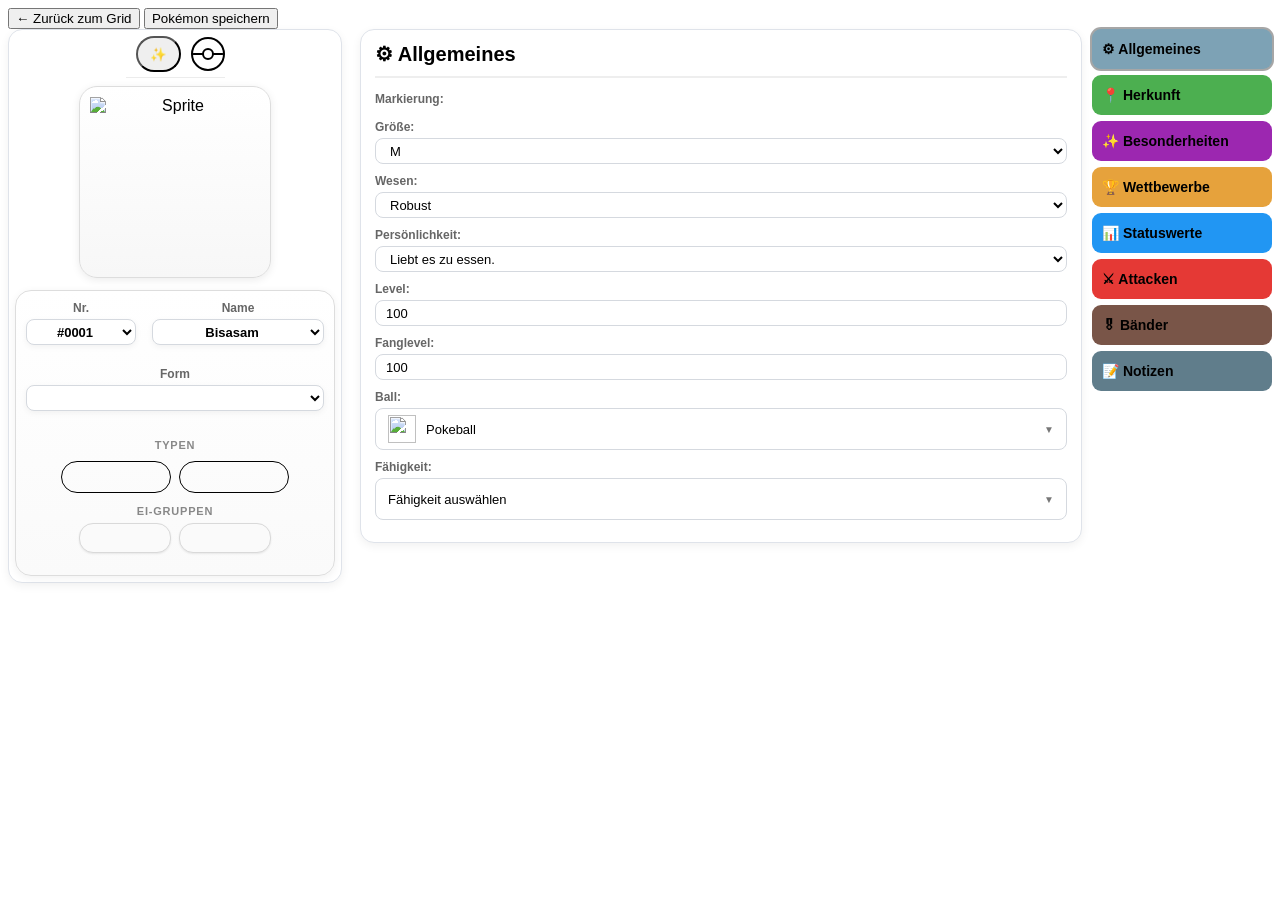
==== commit 35be53ec: "Updated Ribbon/Mark Sprites Sprites for Ribbons/Marks are now loaded from PokeAPI and not PKHex anym" ====
--- a/Pokemon_rm_karteneditor.html
+++ b/Pokemon_rm_karteneditor.html
@@ -1718,6 +1718,18 @@
 		// Bänder rendern
 		// ======================================================
 
+		const POKEAPI_SPRITE_BASE = "https://raw.githubusercontent.com/PokeAPI/sprites/master/sprites";
+		
+		function getBandImageUrl(band) {
+
+			if (band.spritePath) {
+
+				return `${POKEAPI_SPRITE_BASE}/${band.spritePath}`;
+
+			}
+
+		}
+
 		function renderBaender(savedBands = null) {
 
 			DOM.bandContainer.innerHTML = "";
@@ -1982,22 +1994,13 @@
 				// Bild
 				// --------------------------------------------------
 
-				const img =
-					document.createElement("img");
-
-				img.className =
-					"band-img";
-
-				// CHANGE TO POKEMONAPI, NEED NEW WAY TO CALCULATE WHICH IMAGE TO USE
-				// EVERY GENERATION HAS HIS OWN FOLDER, SAME WITH MARKS
-				// `https://github.com/PokeAPI/sprites/tree/master/sprites/marks/${band.image}.png`; - marks
-				// `https://github.com/PokeAPI/sprites/tree/master/sprites/ribbons/${band.image}.png`;- ribbons
-				
-				img.src =
-					`https://raw.githubusercontent.com/kwsch/PKHeX/master/PKHeX.Drawing.Misc/Resources/img/ribbons/${band.image}.png`;
-
-				img.alt =
-					band.name;
+				const img = document.createElement("img");
+
+				img.className = "band-img";
+
+				img.src = getBandImageUrl(band);
+
+				img.alt = band.name;
 
 				// --------------------------------------------------
 				// Textcontainer
